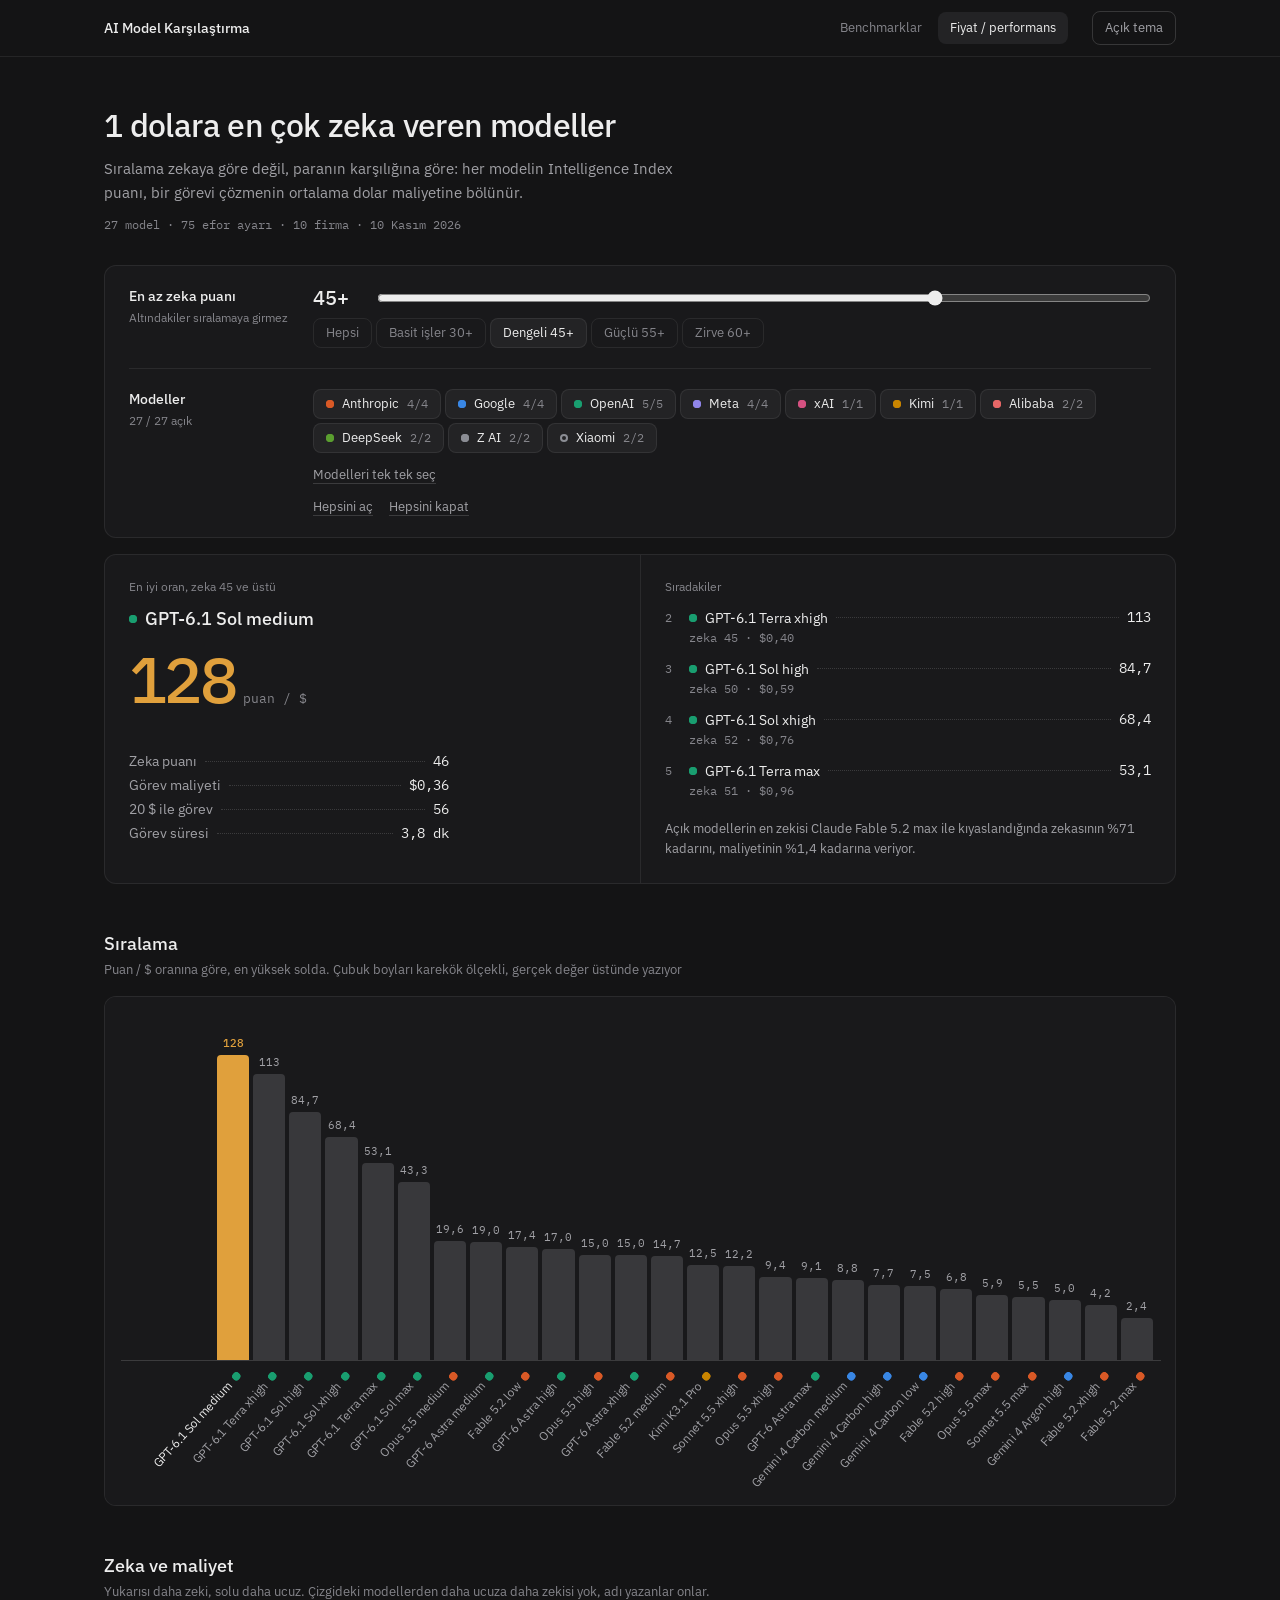
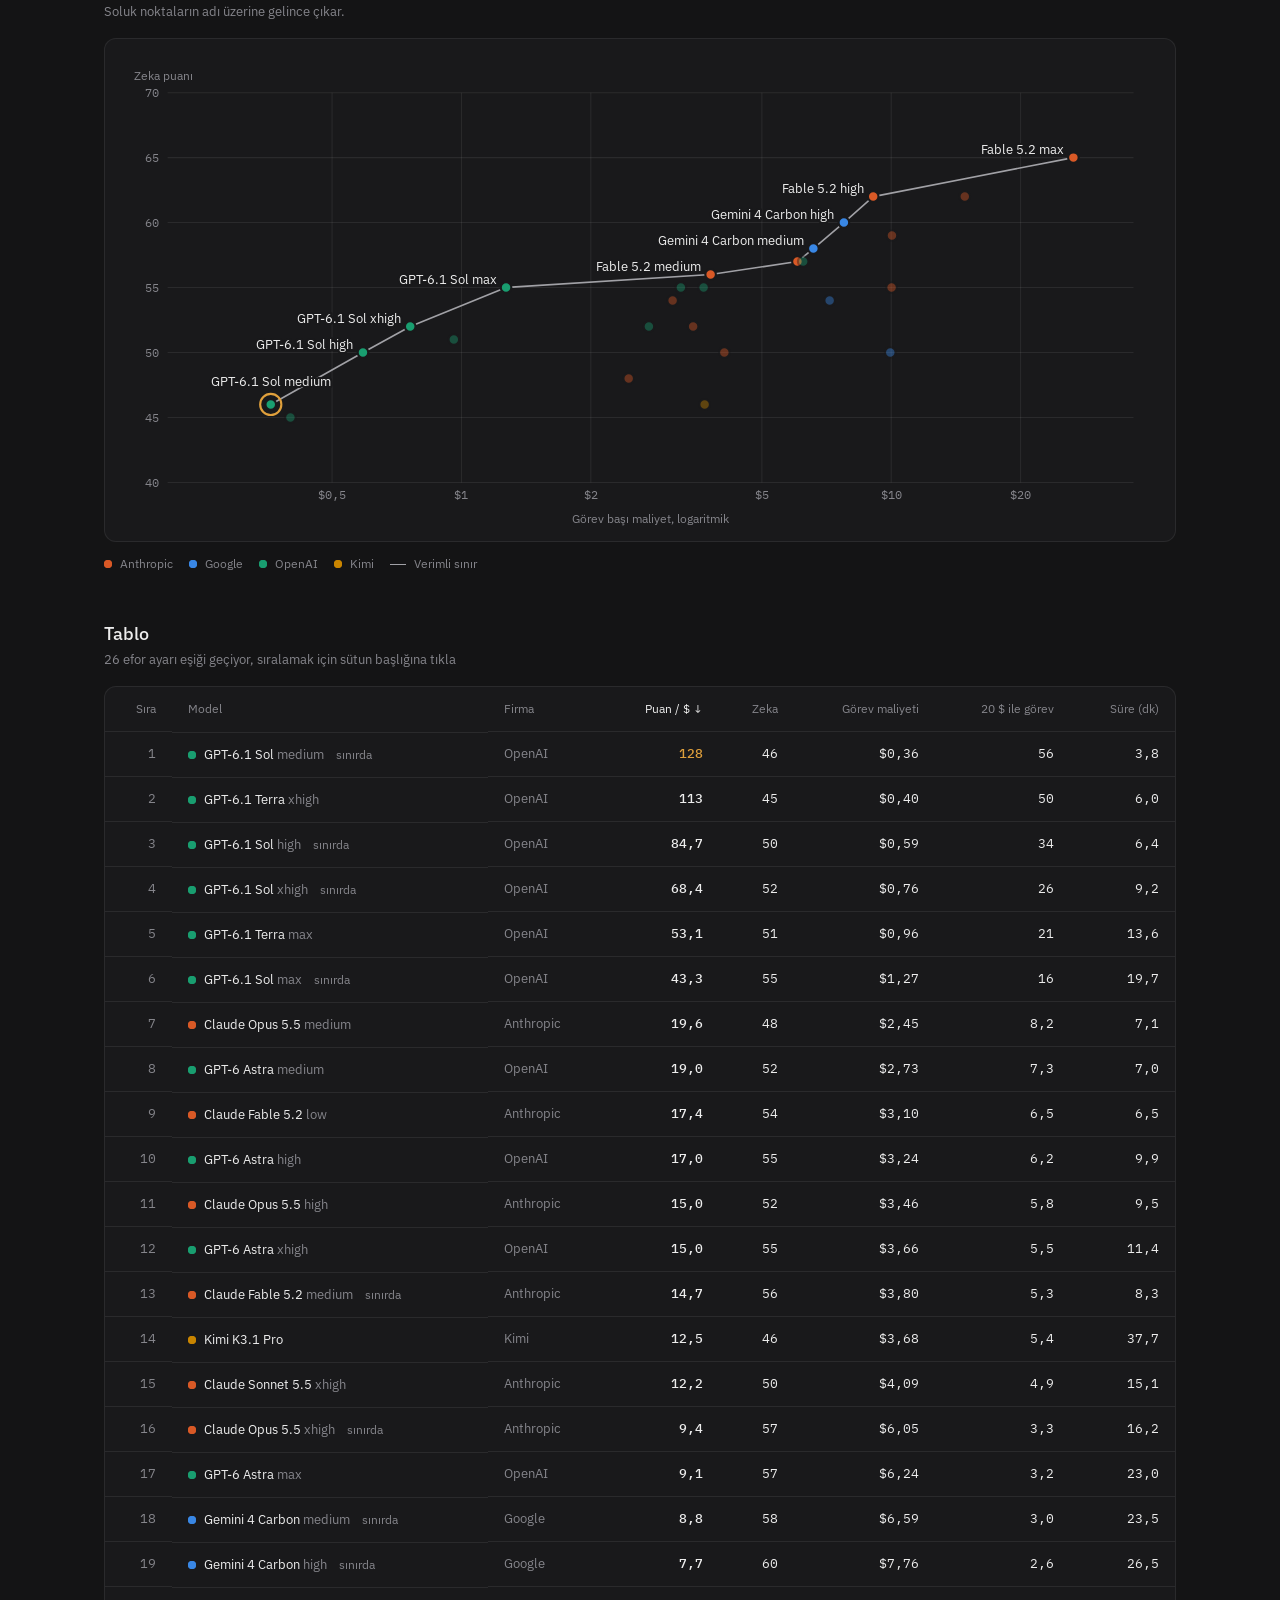
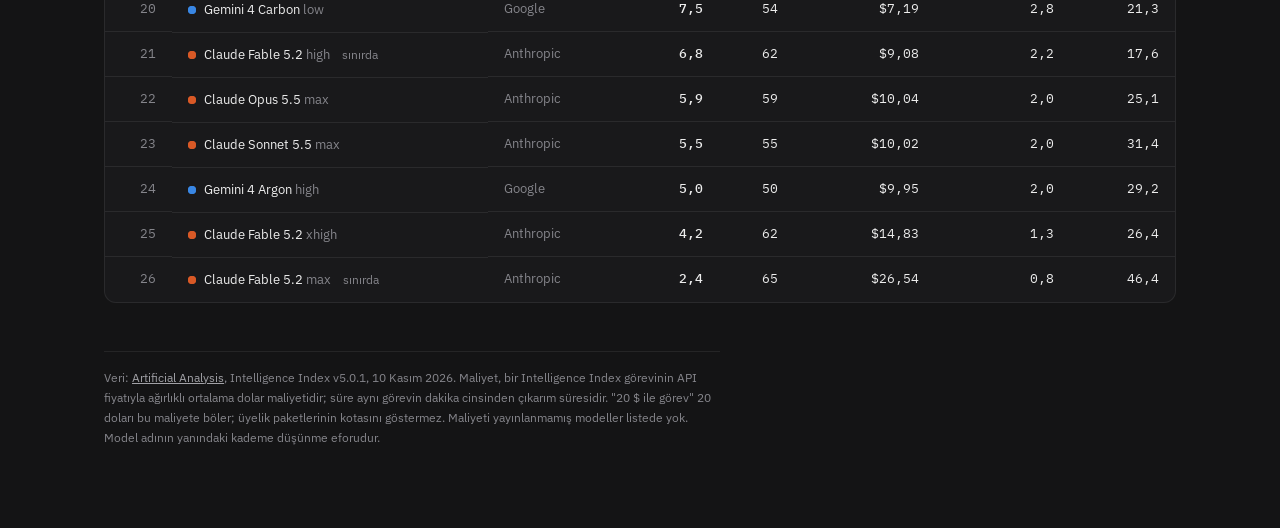
==== fp.html @ 6507071a "F/P sayfası: unslop tasarım geçişi Grafit zemin, IBM Plex Sans/Mono, tek vurgu rengi (kehribar) kaza" ====
<!DOCTYPE html>
<html lang="tr" data-theme="dark">
<head>
<meta charset="UTF-8">
<meta name="viewport" content="width=device-width, initial-scale=1.0">
<title>1 dolara en çok zeka veren modeller - AI Model Karşılaştırma</title>
<link rel="preconnect" href="https://fonts.googleapis.com">
<link href="https://fonts.googleapis.com/css2?family=IBM+Plex+Mono:wght@400;500&family=IBM+Plex+Sans:wght@400;500;600&display=swap" rel="stylesheet">
<style>
:root {
    --bg: #141415; --card: #19191b; --raise: #232325;
    --ink: #ededed; --ink2: #a1a1a6; --muted: #85858b;
    --hair: rgba(237,237,237,.08); --hair2: rgba(237,237,237,.16);
    --bar: #38383b; --bar-h: #4a4a4e; --acc: #e0a03c; --acc-ink: #e0a03c;
    --cA: #d95926; --cG: #3987e5; --cO: #199e70; --cM: #9085e9; --cX: #d55181;
    --cK: #c98500; --cQ: #e66767; --cD: #5a9e2f; --cZ: #8b8d94; --cI: #8b8d94;
    --sans: 'IBM Plex Sans', -apple-system, sans-serif; --mono: 'IBM Plex Mono', ui-monospace, monospace;
    --ease: cubic-bezier(.2, 0, 0, 1);
}
[data-theme="light"] {
    --bg: #fafafa; --card: #ffffff; --raise: #f4f4f5;
    --ink: #171717; --ink2: #525252; --muted: #737373;
    --hair: rgba(23,23,23,.08); --hair2: rgba(23,23,23,.16);
    --bar: #d6d6d8; --bar-h: #c2c2c5; --acc: #dd9624; --acc-ink: #8f5a00;
    --cA: #eb6834; --cG: #2a78d6; --cO: #1baf7a; --cM: #6250d6; --cX: #e87ba4;
    --cK: #eda100; --cQ: #e34948; --cD: #3d8a12; --cZ: #7b7d84; --cI: #7b7d84;
}
* { margin: 0; padding: 0; box-sizing: border-box; }
html { -webkit-text-size-adjust: 100%; }
body { font-family: var(--sans); background: var(--bg); color: var(--ink); font-size: 14px; line-height: 20px; overflow-x: hidden; -webkit-font-smoothing: antialiased; }
button { font: inherit; color: inherit; cursor: pointer; background: none; border: 0; }
:focus-visible { outline: 2px solid var(--acc); outline-offset: 2px; }
.mono { font-family: var(--mono); font-variant-numeric: tabular-nums; }

.top { border-bottom: 1px solid var(--hair); }
.top-in, .page { max-width: 1120px; margin: 0 auto; padding-left: 24px; padding-right: 24px; }
.top-in { height: 56px; display: flex; align-items: center; gap: 24px; }
.brand { font-weight: 500; margin-right: auto; white-space: nowrap; }
.nav { display: flex; gap: 4px; }
.nav a { color: var(--muted); text-decoration: none; font-size: 13px; padding: 6px 12px; border-radius: 8px; white-space: nowrap; transition: color .12s var(--ease); }
.nav a:hover { color: var(--ink); }
.nav a.on { color: var(--ink); background: var(--raise); }
.quiet { font-size: 13px; color: var(--ink2); padding: 6px 12px; border-radius: 8px; border: 1px solid var(--hair2); white-space: nowrap; transition: color .12s var(--ease), background-color .12s var(--ease); }
.quiet:hover { color: var(--ink); background: var(--raise); }

.page { padding-bottom: 80px; }
.hero { padding: 48px 0 32px; }
h1 { font-size: 32px; line-height: 40px; font-weight: 500; letter-spacing: -0.02em; text-wrap: balance; }
.lede { color: var(--ink2); margin-top: 12px; max-width: 64ch; font-size: 15px; line-height: 24px; }
.meta { margin-top: 12px; font-family: var(--mono); font-size: 12px; line-height: 16px; color: var(--muted); }

.card { border: 1px solid var(--hair); background: var(--card); border-radius: 12px; }

/* Ayarlar */
.ctl { padding: 0 24px; }
.row { display: grid; grid-template-columns: 160px minmax(0, 1fr); gap: 8px 24px; padding: 20px 0; align-items: start; }
.row + .row { border-top: 1px solid var(--hair); }
.lab { font-weight: 500; }
.lab small { display: block; font-weight: 400; color: var(--muted); font-size: 12px; line-height: 16px; margin-top: 4px; }
.slide { display: flex; align-items: center; gap: 16px; }
.slide output { font-family: var(--mono); font-size: 20px; line-height: 24px; font-weight: 500; min-width: 4ch; }
input[type=range] { flex: 1; min-width: 0; accent-color: var(--ink); height: 24px; }
.opts { display: flex; flex-wrap: wrap; gap: 4px; }
.presets { margin-top: 8px; }
.opt { font-size: 13px; line-height: 20px; padding: 4px 12px; border-radius: 8px; border: 1px solid transparent; color: var(--ink); display: inline-flex; align-items: center; gap: 8px; background: var(--raise); border-color: var(--hair); transition: color .12s var(--ease), background-color .12s var(--ease), border-color .12s var(--ease); }
.opt:hover { border-color: var(--hair2); }
.opt[aria-pressed=false] { background: transparent; color: var(--muted); }
.opt[aria-pressed=false] .sw { opacity: .3; }
.opt .c { font-family: var(--mono); font-size: 12px; color: var(--muted); }
.sw { width: 8px; height: 8px; border-radius: 50%; flex: none; background: var(--c); box-shadow: inset 0 0 0 2px var(--c); }
.sw.hollow { background: transparent; }
.acts { display: flex; gap: 16px; margin-top: 12px; align-items: center; flex-wrap: wrap; }
.link { font-size: 13px; color: var(--ink2); text-decoration: underline; text-decoration-color: var(--hair2); text-underline-offset: 4px; transition: color .12s var(--ease); }
.link:hover { color: var(--ink); }
details summary { list-style: none; cursor: pointer; }
details summary::-webkit-details-marker { display: none; }
.famgrid { margin-top: 16px; display: grid; gap: 12px; }
.famrow { display: grid; grid-template-columns: 88px minmax(0, 1fr); gap: 8px; align-items: start; }
.famrow > span { font-size: 12px; color: var(--muted); padding-top: 6px; }

/* Fiş */
.slip { margin-top: 16px; display: grid; grid-template-columns: minmax(0, 1fr) minmax(0, 1fr); }
.lead { padding: 24px; }
.cap { font-size: 12px; line-height: 16px; color: var(--muted); }
.lead .nm { display: flex; align-items: center; gap: 8px; font-size: 18px; line-height: 24px; font-weight: 500; margin-top: 12px; }
.lead .big { font-family: var(--mono); font-size: 64px; line-height: 64px; font-weight: 500; letter-spacing: -0.04em; margin-top: 16px; color: var(--acc-ink); }
.lead .big small { font-size: 13px; letter-spacing: 0; color: var(--muted); font-weight: 400; margin-left: 8px; }
.ln { display: flex; align-items: baseline; gap: 8px; min-width: 0; }
.ln > i { flex: 1; min-width: 12px; border-bottom: 1px dotted var(--hair2); transform: translateY(-4px); }
.ln .k { color: var(--ink2); white-space: nowrap; }
.ln .nm2 { display: inline-flex; align-items: center; gap: 8px; min-width: 0; }
.ln .nm2 span:last-child { overflow: hidden; text-overflow: ellipsis; white-space: nowrap; }
.ln .v { font-family: var(--mono); font-variant-numeric: tabular-nums; white-space: nowrap; }
.lead .facts { margin-top: 20px; display: grid; gap: 4px; max-width: 320px; }
.rest { padding: 24px; border-left: 1px solid var(--hair); display: flex; flex-direction: column; }
.rest ol { list-style: none; margin-top: 12px; display: grid; gap: 12px; }
.rest .rk { font-family: var(--mono); font-size: 12px; color: var(--muted); width: 16px; flex: none; }
.rest .sub { font-family: var(--mono); font-size: 12px; line-height: 16px; color: var(--muted); padding-left: 24px; margin-top: 2px; }
.rest .vs { margin-top: auto; padding-top: 20px; color: var(--ink2); font-size: 13px; }
.none { padding: 40px 24px; text-align: center; color: var(--muted); grid-column: 1 / -1; }

section { margin-top: 48px; }
h2 { font-size: 18px; line-height: 24px; font-weight: 500; }
.note { color: var(--muted); font-size: 13px; margin-top: 4px; max-width: 76ch; }
.box { margin-top: 16px; position: relative; overflow-x: auto; padding: 24px 16px 12px; }

/* Çubuk grafik */
.bars { display: flex; align-items: flex-end; gap: 4px; height: 340px; padding: 0 8px 0 96px; margin-bottom: 132px; border-bottom: 1px solid var(--hair2); }
.col { flex: 1 0 32px; max-width: 56px; height: 100%; display: flex; flex-direction: column; justify-content: flex-end; align-items: center; position: relative; }
.col .v { font-family: var(--mono); font-size: 11px; line-height: 16px; color: var(--ink2); margin-bottom: 4px; white-space: nowrap; }
.col .b { width: 100%; border-radius: 4px 4px 0 0; background: var(--bar); min-height: 2px; transition: background-color .12s var(--ease); }
.col:hover .b { background: var(--bar-h); }
.col.w .b, .col.w:hover .b { background: var(--acc); }
.col.w .v { color: var(--acc-ink); font-weight: 500; }
.col .l { position: absolute; top: calc(100% + 8px); right: 50%; transform: rotate(-48deg); transform-origin: top right; white-space: nowrap; font-size: 12px; line-height: 16px; color: var(--ink2); display: inline-flex; align-items: center; gap: 6px; }
.col:hover .l, .col.w .l { color: var(--ink); }

svg { display: block; width: 100%; min-width: 640px; height: auto; touch-action: pan-y; }
svg text { font-family: var(--mono); fill: var(--muted); font-size: 11px; }
svg .ax { font-family: var(--sans); }
svg .lbl { font-family: var(--sans); fill: var(--ink); font-size: 12px; paint-order: stroke; stroke: var(--card); stroke-width: 4px; stroke-linejoin: round; }
.keys { display: flex; flex-wrap: wrap; gap: 8px 16px; font-size: 12px; color: var(--muted); margin-top: 12px; align-items: center; }
.keys span { display: inline-flex; align-items: center; gap: 8px; }
.keys i { width: 16px; border-top: 1.5px solid var(--ink2); }
#tip { position: absolute; pointer-events: none; background: var(--raise); border: 1px solid var(--hair2); border-radius: 8px; padding: 12px; font-size: 12px; line-height: 20px; min-width: 216px; display: none; z-index: 5; }
[data-theme="light"] #tip { box-shadow: 0 4px 16px rgba(0,0,0,.08); }
#tip .tt { font-weight: 500; font-size: 13px; display: flex; align-items: center; gap: 8px; margin-bottom: 4px; }

.tw { margin-top: 16px; overflow-x: auto; }
table { width: 100%; border-collapse: collapse; font-size: 13px; min-width: 760px; }
th, td { padding: 12px 16px; text-align: right; white-space: nowrap; }
td { border-top: 1px solid var(--hair); }
th:nth-child(2), td:nth-child(2), th:nth-child(3), td:nth-child(3) { text-align: left; }
th { font-size: 12px; font-weight: 400; color: var(--muted); user-select: none; cursor: pointer; transition: color .12s var(--ease); }
th:hover, th[aria-sort] { color: var(--ink); }
tbody tr { transition: background-color .12s var(--ease); }
tbody tr:hover { background: var(--raise); }
td.n { font-family: var(--mono); font-variant-numeric: tabular-nums; }
td.k, td.fi, td .ef, td .pf { color: var(--muted); }
td.m { display: flex; align-items: center; gap: 8px; }
td .pf { font-size: 12px; margin-left: 4px; }
td.fp { font-weight: 500; }
tr.w td.fp { color: var(--acc-ink); }
footer { margin-top: 48px; padding-top: 16px; border-top: 1px solid var(--hair); color: var(--muted); font-size: 12px; line-height: 20px; max-width: 88ch; }
footer a { color: var(--ink2); }

@media (max-width: 720px) {
    .top-in, .page { padding-left: 16px; padding-right: 16px; }
    .brand { display: none; }
    .nav { margin-right: auto; }
    .hero { padding: 32px 0 24px; }
    h1 { font-size: 24px; line-height: 32px; }
    .ctl { padding: 0 16px; }
    .row, .slip, .famrow { grid-template-columns: minmax(0, 1fr); }
    .famrow > span { padding-top: 0; }
    .rest { border-left: 0; border-top: 1px solid var(--hair); }
    .lead, .rest { padding: 20px 16px; }
    .lead .big { font-size: 48px; line-height: 48px; }
    section { margin-top: 40px; }
    .bars { height: 280px; }
}
</style>
</head>
<body>
<div class="top"><div class="top-in">
    <div class="brand">AI Model Karşılaştırma</div>
    <nav class="nav"><a href="index.html">Benchmarklar</a><a href="fp.html" class="on">Fiyat / performans</a></nav>
    <button id="theme" class="quiet">Açık tema</button>
</div></div>

<div class="page">
    <div class="hero">
        <h1>1 dolara en çok zeka veren modeller</h1>
        <p class="lede">Sıralama zekaya göre değil, paranın karşılığına göre: her modelin Intelligence Index puanı, bir görevi çözmenin ortalama dolar maliyetine bölünür.</p>
        <p class="meta" id="meta"></p>
    </div>

    <div class="card ctl">
        <div class="row">
            <div class="lab">En az zeka puanı<small>Altındakiler sıralamaya girmez</small></div>
            <div>
                <div class="slide"><output id="minOut">45+</output><input type="range" id="min" min="0" max="62" step="1" value="45" aria-label="En az zeka puanı"></div>
                <div class="opts presets" id="presets"></div>
            </div>
        </div>
        <div class="row">
            <div class="lab">Modeller<small id="cnt"></small></div>
            <div>
                <div class="opts" id="firms"></div>
                <details id="det">
                    <summary class="acts"><span class="link">Modelleri tek tek seç</span></summary>
                    <div class="famgrid" id="fams"></div>
                </details>
                <div class="acts"><button class="link" data-all="1">Hepsini aç</button><button class="link" data-all="0">Hepsini kapat</button></div>
            </div>
        </div>
    </div>

    <div class="card slip" id="slip"></div>

    <section>
        <h2>Sıralama</h2>
        <p class="note" id="barNote"></p>
        <div class="card box"><div class="bars" id="bars"></div></div>
    </section>

    <section>
        <h2>Zeka ve maliyet</h2>
        <p class="note">Yukarısı daha zeki, solu daha ucuz. Çizgideki modellerden daha ucuza daha zekisi yok, adı yazanlar onlar. Soluk noktaların adı üzerine gelince çıkar.</p>
        <div class="card box">
            <svg id="chart" viewBox="0 0 980 440" role="img" aria-label="Zeka puanı ve görev başı maliyet dağılım grafiği"></svg>
            <div id="tip"></div>
        </div>
        <div class="keys" id="keys"></div>
    </section>

    <section>
        <h2>Tablo</h2>
        <p class="note" id="tcount"></p>
        <div class="card tw"><table>
            <thead><tr>
                <th data-k="rank">Sıra</th><th data-k="name">Model</th><th data-k="firm">Firma</th>
                <th data-k="fp">Puan / $</th><th data-k="iq">Zeka</th><th data-k="cost">Görev maliyeti</th><th data-k="per20">20 $ ile görev</th><th data-k="time">Süre (dk)</th>
            </tr></thead>
            <tbody id="rows"></tbody>
        </table></div>
    </section>

    <footer>
        Veri: <a href="https://artificialanalysis.ai/leaderboards/models" target="_blank" rel="noopener">Artificial Analysis</a>, Intelligence Index v5.0.1, 10 Kasım 2026. Maliyet, bir Intelligence Index görevinin API fiyatıyla ağırlıklı ortalama dolar maliyetidir; süre aynı görevin dakika cinsinden çıkarım süresidir. "20 $ ile görev" 20 doları bu maliyete böler; üyelik paketlerinin kotasını göstermez. Maliyeti yayınlanmamış modeller listede yok. Model adının yanındaki kademe düşünme eforudur.
    </footer>
</div>

<script>
const FIRMS = { A: "Anthropic", G: "Google", O: "OpenAI", M: "Meta", X: "xAI", K: "Kimi", Q: "Alibaba", D: "DeepSeek", Z: "Z AI", I: "Xiaomi" };
// [model, efor, firma, zeka, görev başı $, görev başı dk]
const RAW = [
["Claude Fable 5.2","max","A",65,26.54,46.4],["Claude Fable 5.2","xhigh","A",62,14.83,26.4],["Claude Fable 5.2","high","A",62,9.08,17.6],
["Claude Fable 5.2","medium","A",56,3.80,8.3],["Claude Fable 5.2","low","A",54,3.10,6.5],
["Claude Opus 5.5","max","A",59,10.04,25.1],["Claude Opus 5.5","xhigh","A",57,6.05,16.2],["Claude Opus 5.5","high","A",52,3.46,9.5],
["Claude Opus 5.5","medium","A",48,2.45,7.1],["Claude Opus 5.5","low","A",35,0.98,3.0],
["Claude Sonnet 5.5","max","A",55,10.02,31.4],["Claude Sonnet 5.5","xhigh","A",50,4.09,15.1],["Claude Sonnet 5.5","high","A",42,1.64,7.0],
["Claude Sonnet 5.5","medium","A",31,0.78,3.6],["Claude Sonnet 5.5","low","A",26,0.51,2.6],
["Claude Haiku 5.5","max","A",36,0.41,14.8],["Claude Haiku 5.5","xhigh","A",35,0.25,9.6],["Claude Haiku 5.5","high","A",30,0.16,6.5],
["Claude Haiku 5.5","medium","A",25,0.09,4.0],["Claude Haiku 5.5","low","A",19,0.04,2.2],
["Gemini 4 Carbon","high","G",60,7.76,26.5],["Gemini 4 Carbon","medium","G",58,6.59,23.5],["Gemini 4 Carbon","low","G",54,7.19,21.3],
["Gemini 4 Argon","high","G",50,9.95,29.2],["Gemini 3.8 Flash","high","G",31,7.77,14.6],["Gemini 3.8 Flash","medium","G",30,6.26,12.1],
["Gemini 3.5 Flash-Lite","","G",12,0.69,1.6],
["GPT-6 Astra","max","O",57,6.24,23.0],["GPT-6 Astra","xhigh","O",55,3.66,11.4],["GPT-6 Astra","high","O",55,3.24,9.9],
["GPT-6 Astra","medium","O",52,2.73,7.0],["GPT-6 Astra","low","O",43,1.42,3.8],
["GPT-6.1 Sol","max","O",55,1.27,19.7],["GPT-6.1 Sol","xhigh","O",52,0.76,9.2],["GPT-6.1 Sol","high","O",50,0.59,6.4],
["GPT-6.1 Sol","medium","O",46,0.36,3.8],["GPT-6.1 Sol","low","O",35,0.16,1.7],
["GPT-6.1 Terra","max","O",51,0.96,13.6],["GPT-6.1 Terra","xhigh","O",45,0.40,6.0],["GPT-6.1 Terra","high","O",42,0.26,4.0],
["GPT-6.1 Terra","medium","O",38,0.17,2.6],["GPT-6.1 Terra","low","O",29,0.07,1.1],["GPT-6.1 Terra","düşünmesiz","O",31,0.23,2.3],
["GPT-6 Luna","max","O",28,0.15,12.0],["GPT-6 Luna","xhigh","O",23,0.10,7.1],["GPT-6 Luna","high","O",21,0.07,5.7],
["GPT-6 Luna","medium","O",18,0.04,3.3],["GPT-6 Luna","low","O",10,0.01,0.6],["GPT-6 Luna","düşünmesiz","O",9,0.07,2.2],
["gpt-oss-120b","high","O",4,0.35,7.8],
["Muse Wonder","max","M",44,6.95,12.7],["Muse Wonder","high","M",41,4.56,9.3],["Muse Ember","max","M",36,0.14,3.2],
["Muse Ember","xhigh","M",34,0.12,2.8],["Muse Spark Open","xhigh","M",25,2.02,5.4],["Muse Glimmer","high","M",6,0.17,4.8],
["Grok 4.7","xhigh","X",35,7.77,25.9],["Grok 4.7","high","X",35,6.18,21.7],["Grok 4.7","low","X",31,2.92,10.7],
["Kimi K3.1 Pro","","K",46,3.68,37.7],
["Qwen3.8 Max","","Q",34,10.02,58.3],["Qwen3.8 27B","xhigh","Q",20,3.53,39.9],["Qwen3.8 27B","medium","Q",17,2.16,32.7],
["Qwen3.8 27B","low","Q",16,1.91,27.5],["Qwen3.8 27B","düşünmesiz","Q",10,3.77,19.2],
["DeepSeek V4.1 Flash","max","D",33,0.60,16.6],["DeepSeek V4.1 Flash","high","D",29,0.46,12.8],["DeepSeek V4.1 Flash","düşünmesiz","D",19,0.43,8.5],
["DeepSeek V4 Pro","max","D",23,1.77,24.6],["DeepSeek V4 Pro","düşünmesiz","D",13,0.98,18.2],
["GLM-5.3","max","Z",32,5.01,29.6],["GLM-5.3","low","Z",23,1.57,15.4],["GLM-5.3-Flash","","Z",28,0.58,45.6],
["MiMo-V2.6-Pro","","I",30,0.26,36.9],["MiMo-V2.6-Flash","","I",27,0.13,64.2]
];
const M = RAW.map(([name, eff, firm, iq, cost, time], i) => ({ i, name, eff, firm, iq, cost, time, fp: iq / cost }));
const FAMS = {}; // firma -> model aileleri
for (const m of M) { (FAMS[m.firm] ||= []); if (!FAMS[m.firm].includes(m.name)) FAMS[m.firm].push(m.name); }
const ALL_FAMS = Object.values(FAMS).flat();

const state = { min: 45, off: new Set(), sort: "fp", dir: -1 };
try { JSON.parse(localStorage.getItem("fp-off") || "[]").forEach((n) => ALL_FAMS.includes(n) && state.off.add(n)); } catch (e) {}
const save = () => { try { localStorage.setItem("fp-off", JSON.stringify([...state.off])); } catch (e) {} };

const $ = (id) => document.getElementById(id);
const nf = (v, d = 0) => v.toLocaleString("tr-TR", { minimumFractionDigits: d, maximumFractionDigits: d });
const fpFmt = (v) => (v >= 100 ? nf(v) : nf(v, 1));
const usd = (v) => "$" + nf(v, 2);
const sw = (f) => `<span class="sw${f === "I" ? " hollow" : ""}" style="--c:var(--c${f})"></span>`;
const fam = (n) => n.replace("Claude ", "").replace("DeepSeek ", "DS ");
const short = (m) => fam(m.name) + (m.eff ? " " + m.eff : "");
const full = (m) => m.name + (m.eff ? " " + m.eff : "");
const line = (k, v) => `<div class="ln"><span class="k">${k}</span><i></i><span class="v">${v}</span></div>`;

function frontier(list) {
    const s = [...list].sort((a, b) => a.cost - b.cost || b.iq - a.iq), out = []; let best = -1;
    for (const m of s) if (m.iq > best) { out.push(m); best = m.iq; }
    return out;
}

const W = 980, H = 440, L = 44, R = 24, T = 28, B = 44;
let sx = () => 0, sy = () => 0;

function drawScatter(ok, win) {
    const svg = $("chart");
    svg._pts = ok;
    if (!ok.length) { svg.innerHTML = `<text class="ax" x="${W / 2}" y="${H / 2}" text-anchor="middle">Gösterilecek model yok</text>`; return new Set(); }
    const iqs = ok.map((m) => m.iq), cs = ok.map((m) => m.cost);
    const span = Math.max(...iqs) - Math.min(...iqs), step = span <= 12 ? 2 : span <= 30 ? 5 : 10;
    const y0 = Math.max(0, Math.floor((Math.min(...iqs) - step * 0.6) / step) * step), y1 = Math.ceil((Math.max(...iqs) + step * 0.6) / step) * step;
    const lx0 = Math.log10(Math.min(...cs)) - 0.24, lx1 = Math.log10(Math.max(...cs)) + 0.14;
    sx = (c) => L + ((Math.log10(c) - lx0) / (lx1 - lx0)) * (W - L - R);
    sy = (v) => H - B - ((v - y0) / (y1 - y0)) * (H - T - B);
    let s = "";
    for (let v = y0; v <= y1; v += step) s += `<line x1="${L}" x2="${W - R}" y1="${sy(v)}" y2="${sy(v)}" stroke="var(--hair)"/><text x="${L - 8}" y="${sy(v) + 4}" text-anchor="end">${v}</text>`;
    for (const c of [0.01, 0.02, 0.05, 0.1, 0.2, 0.5, 1, 2, 5, 10, 20, 50]) {
        if (Math.log10(c) < lx0 || Math.log10(c) > lx1) continue;
        s += `<line x1="${sx(c)}" x2="${sx(c)}" y1="${T}" y2="${H - B}" stroke="var(--hair)"/><text x="${sx(c)}" y="${H - B + 16}" text-anchor="middle">$${String(c).replace(".", ",")}</text>`;
    }
    s += `<text class="ax" x="${(L + W - R) / 2}" y="${H - 6}" text-anchor="middle">Görev başı maliyet, logaritmik</text><text class="ax" x="${L - 32}" y="${T - 12}">Zeka puanı</text>`;
    const fr = frontier(ok), frS = new Set(fr);
    if (fr.length > 1) s += `<polyline fill="none" stroke="var(--ink2)" stroke-width="1.5" stroke-linejoin="round" points="${fr.map((m) => sx(m.cost) + "," + sy(m.iq)).join(" ")}"/>`;
    for (const m of ok) {
        const hollow = m.firm === "I";
        s += `<circle cx="${sx(m.cost)}" cy="${sy(m.iq)}" r="${hollow ? 4.5 : 5}" fill="${hollow ? "var(--card)" : `var(--c${m.firm})`}" stroke="${hollow ? "var(--cI)" : "var(--card)"}" stroke-width="2" opacity="${frS.has(m) || m === win ? 1 : 0.4}"/>`;
    }
    if (win) s += `<circle cx="${sx(win.cost)}" cy="${sy(win.iq)}" r="10" fill="none" stroke="var(--acc)" stroke-width="2"/>`;
    s += `<circle id="hl" r="9" fill="none" stroke="var(--ink)" stroke-width="1.5" visibility="hidden"/>`;
    // Yalnız çizgideki modeller ve kazanan adlandırılır
    const boxes = ok.map((m) => [sx(m.cost) - 7, sy(m.iq) - 7, sx(m.cost) + 7, sy(m.iq) + 7]);
    const hit = (b) => boxes.some((o) => b[0] < o[2] && b[2] > o[0] && b[1] < o[3] && b[3] > o[1]);
    for (const m of ok.filter((m) => m === win || frS.has(m)).sort((a, b) => (b === win) - (a === win) || b.iq - a.iq)) {
        const t = short(m), w = t.length * 6.6 + 4, px = sx(m.cost), py = sy(m.iq), g = m === win ? 14 : 9;
        const opts = [["end", px - g, py - 3, px - g - w, px - g], ["middle", px, py - g - 3, px - w / 2, px + w / 2], ["end", px - g, py + 4, px - g - w, px - g], ["start", px + g, py + 12, px + g, px + g + w]];
        for (const [anchor, tx, ty, bx0, bx1] of opts) {
            const b = [bx0, ty - 11, bx1, ty + 3];
            if (b[0] < L || b[2] > W - 4 || b[1] < 4 || b[3] > H - B || hit(b)) continue;
            boxes.push(b);
            s += `<text class="lbl" x="${tx}" y="${ty}" text-anchor="${anchor}">${t}</text>`;
            break;
        }
    }
    svg.innerHTML = s;
    return new Set(fr.map((m) => m.i));
}

function render() {
    const act = M.filter((m) => !state.off.has(m.name));
    const ok = act.filter((m) => m.iq >= state.min);
    const ranked = [...ok].sort((a, b) => b.fp - a.fp);
    const win = ranked[0], top1 = act.reduce((a, b) => (!a || b.iq > a.iq ? b : a), null);

    $("firms").innerHTML = Object.entries(FIRMS).map(([f, n]) => {
        const on = FAMS[f].filter((a) => !state.off.has(a)).length;
        return `<button class="opt" data-firm="${f}" aria-pressed="${on > 0}">${sw(f)}${n}<span class="c">${on}/${FAMS[f].length}</span></button>`;
    }).join("");
    $("fams").innerHTML = Object.entries(FIRMS).map(([f, n]) => `<div class="famrow"><span>${n}</span><div class="opts">${FAMS[f].map((a) => `<button class="opt" data-fam="${a}" aria-pressed="${!state.off.has(a)}">${sw(f)}${fam(a)}</button>`).join("")}</div></div>`).join("");
    $("cnt").textContent = `${ALL_FAMS.length - state.off.size} / ${ALL_FAMS.length} açık`;
    $("meta").textContent = `${ALL_FAMS.length} model · ${M.length} efor ayarı · ${Object.keys(FIRMS).length} firma · 10 Kasım 2026`;

    // Fiş: kazanan ve sıradakiler
    $("slip").innerHTML = !win ? `<div class="none">${act.length ? "Bu eşiği geçen model yok, eşiği düşür ya da daha fazla model aç" : "Hiç model açık değil"}</div>` : `
        <div class="lead">
            <div class="cap">En iyi oran${state.min ? `, zeka ${state.min} ve üstü` : ""}</div>
            <div class="nm">${sw(win.firm)}${full(win)}</div>
            <div class="big">${fpFmt(win.fp)}<small>puan / $</small></div>
            <div class="facts">${line("Zeka puanı", win.iq)}${line("Görev maliyeti", usd(win.cost))}${line("20 $ ile görev", nf(20 / win.cost, 20 / win.cost >= 10 ? 0 : 1))}${line("Görev süresi", nf(win.time, 1) + " dk")}</div>
        </div>
        <div class="rest">
            <div class="cap">Sıradakiler</div>
            <ol>${ranked.slice(1, 5).map((m, k) => `<li><div class="ln"><span class="rk">${k + 2}</span><span class="nm2">${sw(m.firm)}<span>${full(m)}</span></span><i></i><span class="v">${fpFmt(m.fp)}</span></div><div class="sub">zeka ${m.iq} · ${usd(m.cost)}</div></li>`).join("") || `<li class="cap">Eşiği geçen başka model yok</li>`}</ol>
            <div class="vs">${win !== top1 ? `Açık modellerin en zekisi ${full(top1)} ile kıyaslandığında zekasının %${nf((win.iq / top1.iq) * 100)} kadarını, maliyetinin %${nf((win.cost / top1.cost) * 100, 1)} kadarına veriyor.` : "Açık modellerin en zekisi de bu."}</div>
        </div>`;

    // Çubuk grafik: en iyi oran solda, tek vurgu kazananda
    const top = ranked.slice(0, 40), mx = win ? win.fp : 1;
    $("bars").innerHTML = top.map((m, k) => `<div class="col${k ? "" : " w"}" data-i="${m.i}" title="${full(m)} · ${FIRMS[m.firm]} · zeka ${m.iq} · görev ${usd(m.cost)}">
        <span class="v">${fpFmt(m.fp)}</span><div class="b" style="height:${Math.max(Math.sqrt(m.fp / mx) * 90, 1)}%"></div><span class="l">${short(m)}${sw(m.firm)}</span></div>`).join("");
    $("bars").style.minWidth = top.length * 36 + 104 + "px";
    $("barNote").textContent = ranked.length ? `Puan / $ oranına göre, en yüksek solda. Çubuk boyları karekök ölçekli, gerçek değer üstünde yazıyor${ranked.length > 40 ? ". İlk 40 ayar gösteriliyor, tamamı tabloda" : ""}` : "";

    const frSet = drawScatter(ok, win);
    const firmsOn = Object.keys(FIRMS).filter((f) => ok.some((m) => m.firm === f));
    $("keys").innerHTML = firmsOn.map((f) => `<span>${sw(f)}${FIRMS[f]}</span>`).join("") + (ok.length > 1 ? `<span><i></i>Verimli sınır</span>` : "");

    const rankOf = new Map(ranked.map((m, k) => [m.i, k + 1])), key = state.sort;
    const val = (m) => (key === "rank" ? rankOf.get(m.i) : key === "name" ? m.name + m.eff : key === "firm" ? FIRMS[m.firm] : key === "per20" ? 20 / m.cost : m[key]);
    const rows = [...ok].sort((a, b) => (val(a) > val(b) ? 1 : val(a) < val(b) ? -1 : b.fp - a.fp) * state.dir);
    $("rows").innerHTML = rows.map((m) => `<tr data-i="${m.i}"${m === win ? ' class="w"' : ""}>
        <td class="k n">${rankOf.get(m.i)}</td>
        <td class="m">${sw(m.firm)}<span>${m.name}${m.eff ? ` <span class="ef">${m.eff}</span>` : ""}</span>${frSet.has(m.i) ? '<span class="pf" title="Daha ucuza daha zekisi yok">sınırda</span>' : ""}</td>
        <td class="fi">${FIRMS[m.firm]}</td><td class="fp n">${fpFmt(m.fp)}</td><td class="n">${m.iq}</td>
        <td class="n">${usd(m.cost)}</td><td class="n">${20 / m.cost >= 10 ? nf(20 / m.cost) : nf(20 / m.cost, 1)}</td><td class="n">${nf(m.time, 1)}</td></tr>`).join("")
        || `<tr><td colspan="8" style="text-align:center;color:var(--muted);padding:32px">Gösterilecek model yok</td></tr>`;
    $("tcount").textContent = `${ok.length} efor ayarı eşiği geçiyor, sıralamak için sütun başlığına tıkla`;
    document.querySelectorAll("th").forEach((th) => {
        const on = th.dataset.k === key;
        on ? th.setAttribute("aria-sort", state.dir > 0 ? "ascending" : "descending") : th.removeAttribute("aria-sort");
        th.textContent = th.textContent.replace(/ [↑↓]$/, "") + (on ? (state.dir > 0 ? " ↑" : " ↓") : "");
    });

    $("minOut").textContent = state.min === 0 ? "Hepsi" : state.min + "+";
    document.querySelectorAll("#presets .opt").forEach((c) => c.setAttribute("aria-pressed", +c.dataset.v === state.min));
}

document.querySelector(".ctl").addEventListener("click", (e) => {
    const b = e.target.closest("button"); if (!b) return;
    if (b.dataset.all) state.off = new Set(b.dataset.all === "1" ? [] : ALL_FAMS);
    else if (b.dataset.fam) state.off.has(b.dataset.fam) ? state.off.delete(b.dataset.fam) : state.off.add(b.dataset.fam);
    else if (b.dataset.firm) { const fs = FAMS[b.dataset.firm], anyOn = fs.some((a) => !state.off.has(a)); fs.forEach((a) => (anyOn ? state.off.add(a) : state.off.delete(a))); }
    else if (b.dataset.v !== undefined) { state.min = +b.dataset.v; $("min").value = state.min; }
    else return;
    save(); render();
});
$("presets").innerHTML = [[0, "Hepsi"], [30, "Basit işler 30+"], [45, "Dengeli 45+"], [55, "Güçlü 55+"], [60, "Zirve 60+"]].map(([v, t]) => `<button class="opt" data-v="${v}">${t}</button>`).join("");
$("min").addEventListener("input", (e) => { state.min = +e.target.value; render(); });
document.querySelector("thead").addEventListener("click", (e) => {
    const k = e.target.dataset.k; if (!k) return;
    if (state.sort === k) state.dir *= -1; else { state.sort = k; state.dir = ["fp", "iq", "per20"].includes(k) ? -1 : 1; }
    render();
});

const svg = $("chart"), tip = $("tip");
function mark(m) { const h = $("hl"); if (!h) return; if (!m || !svg._pts.includes(m)) { h.setAttribute("visibility", "hidden"); return; } h.setAttribute("cx", sx(m.cost)); h.setAttribute("cy", sy(m.iq)); h.setAttribute("visibility", "visible"); }
function probe(e) {
    const r = svg.getBoundingClientRect(), k = W / r.width, px = (e.clientX - r.left) * k, py = (e.clientY - r.top) * k;
    let best = null, bd = 28 * 28;
    for (const m of svg._pts || []) { const d = (sx(m.cost) - px) ** 2 + (sy(m.iq) - py) ** 2; if (d < bd) { bd = d; best = m; } }
    mark(best);
    if (!best) { tip.style.display = "none"; return; }
    tip.innerHTML = `<div class="tt">${sw(best.firm)}${full(best)}</div>${line("Firma", FIRMS[best.firm])}${line("Puan / $", fpFmt(best.fp))}${line("Zeka", best.iq)}${line("Görev maliyeti", usd(best.cost))}${line("Süre", nf(best.time, 1) + " dk")}`;
    tip.style.display = "block";
    const cx = sx(best.cost) / k + svg.offsetLeft, cy = sy(best.iq) / k + svg.offsetTop, tw = tip.offsetWidth, th = tip.offsetHeight;
    tip.style.left = (cx + 16 + tw > svg.offsetLeft + r.width ? Math.max(cx - tw - 16, 0) : cx + 16) + "px";
    tip.style.top = Math.max(cy - th - 12, 4) + "px";
}
svg.addEventListener("pointermove", probe);
svg.addEventListener("pointerdown", probe);
svg.addEventListener("pointerleave", () => { tip.style.display = "none"; mark(null); });
for (const id of ["rows", "bars"]) {
    $(id).addEventListener("pointerover", (e) => { const el = e.target.closest("[data-i]"); mark(el ? M[+el.dataset.i] : null); });
    $(id).addEventListener("pointerleave", () => mark(null));
}

let theme = "dark";
try { theme = localStorage.getItem("theme") || "dark"; } catch (e) {}
const applyTheme = () => { document.documentElement.setAttribute("data-theme", theme); $("theme").textContent = theme === "dark" ? "Açık tema" : "Koyu tema"; };
$("theme").addEventListener("click", () => { theme = theme === "dark" ? "light" : "dark"; try { localStorage.setItem("theme", theme); } catch (e) {} applyTheme(); });
applyTheme();
render();
</script>
</body>
</html>
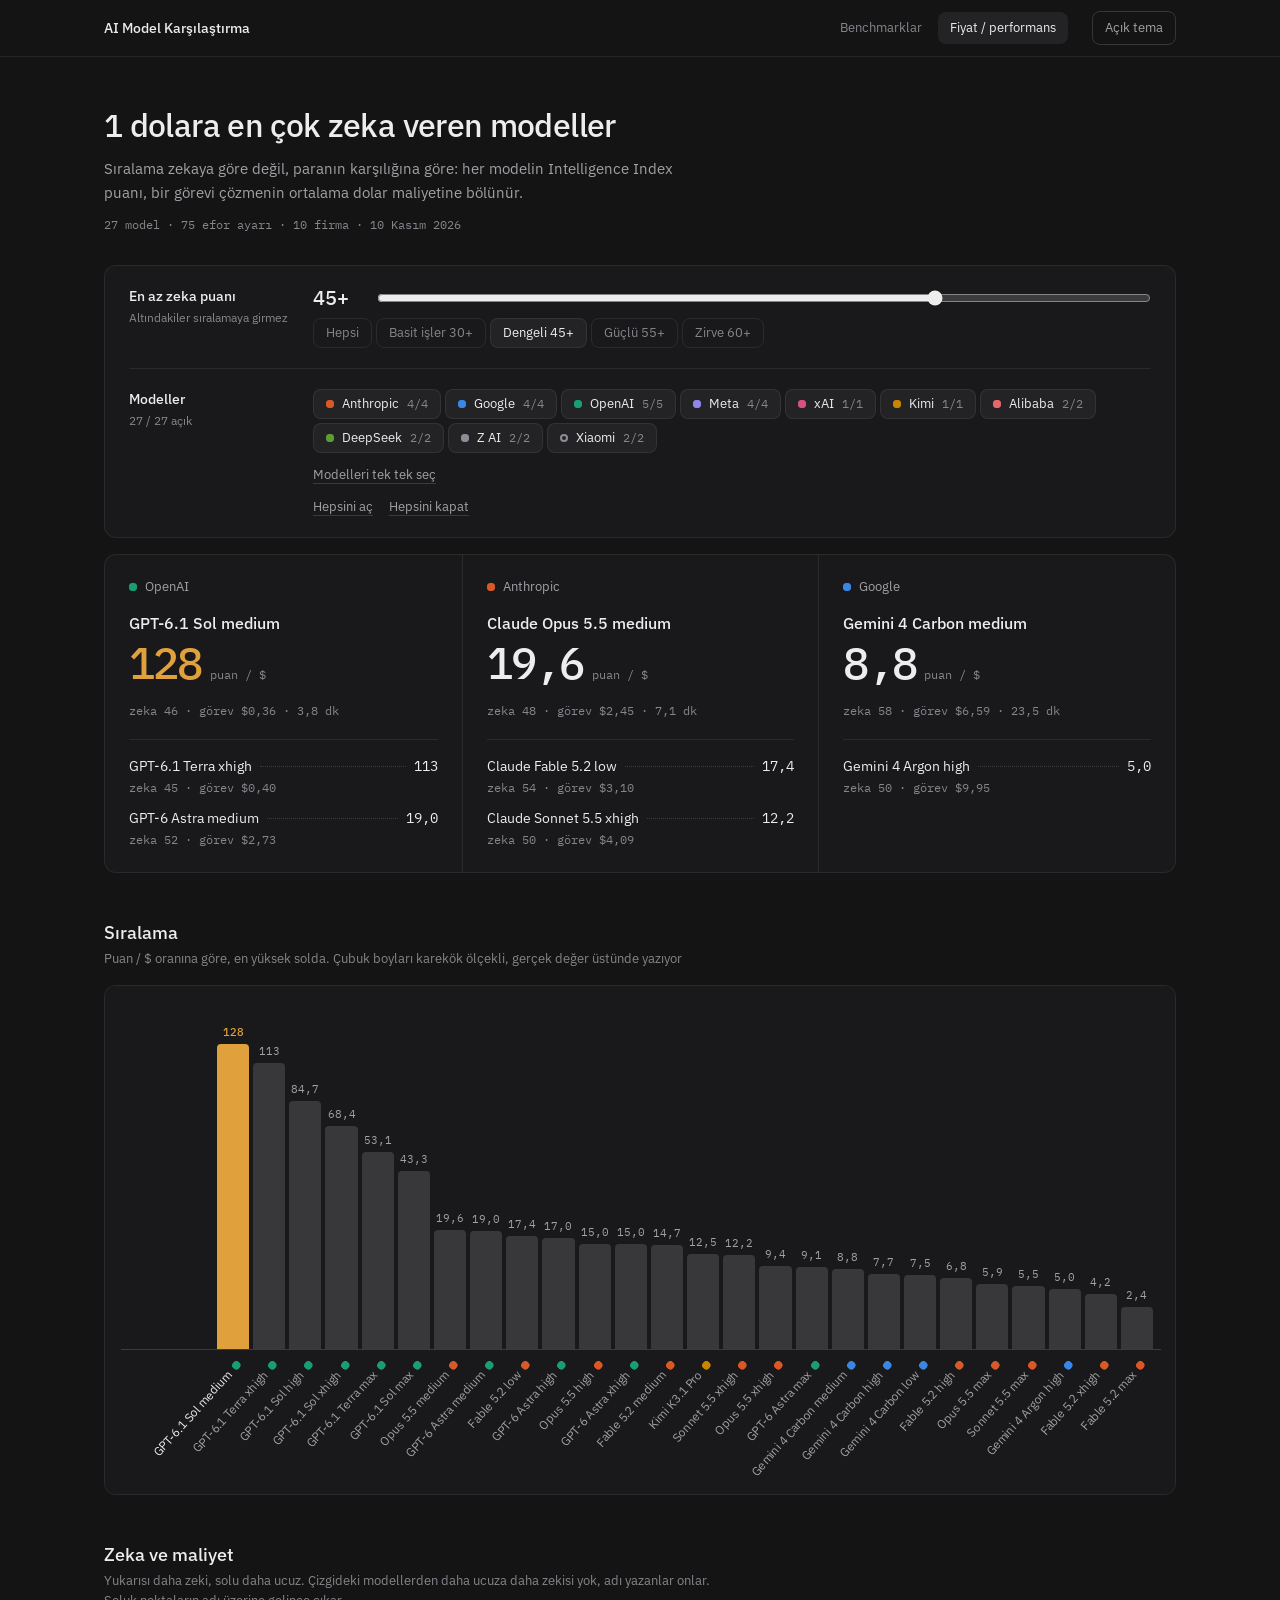
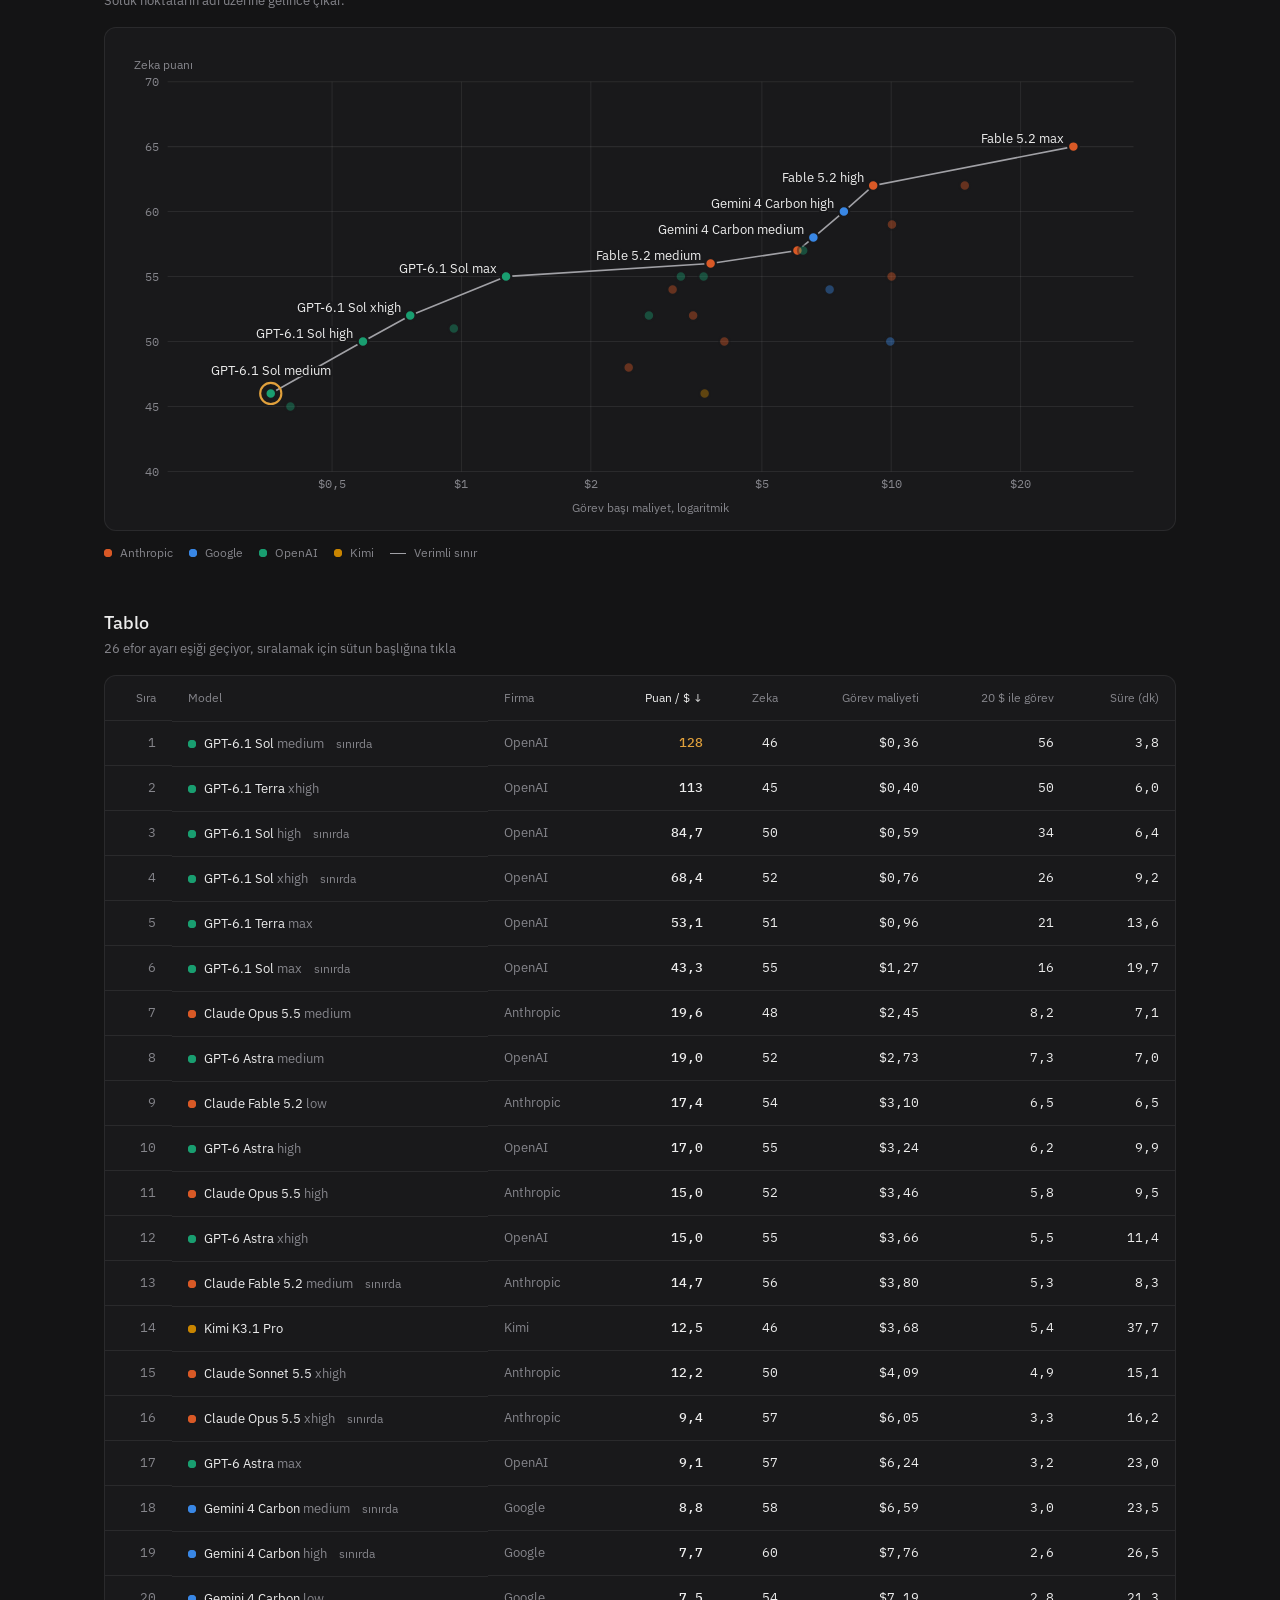
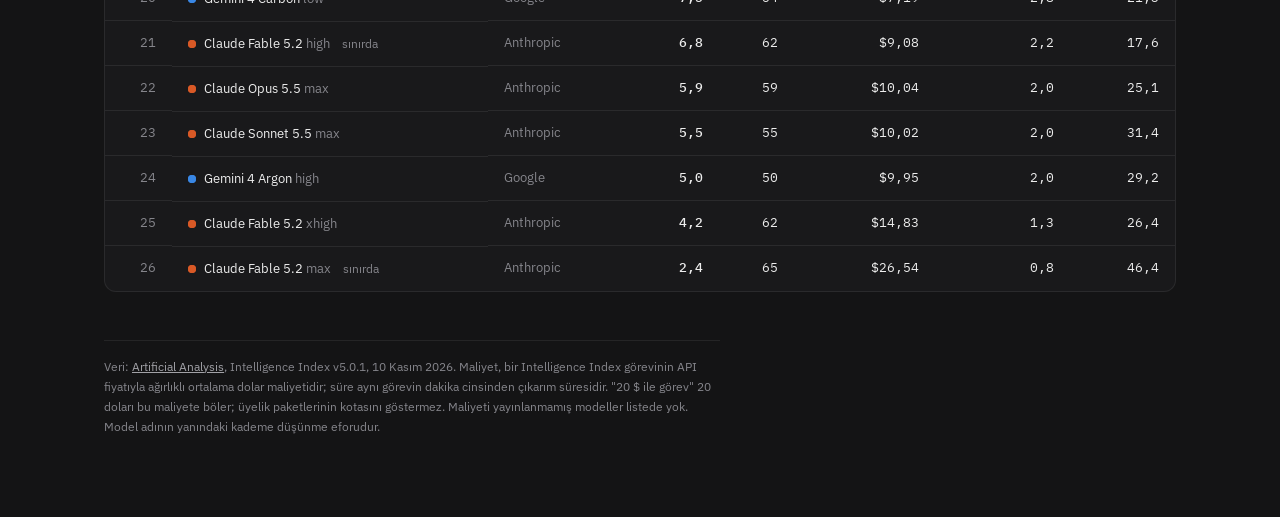
==== commit 0ec614df: "F/P sayfası: üstte OpenAI, Anthropic ve Google'ın en iyi oranlı modelleri Co-Authored-By: Claude <no" ====
--- a/fp.html
+++ b/fp.html
@@ -78,25 +78,25 @@
 .famrow { display: grid; grid-template-columns: 88px minmax(0, 1fr); gap: 8px; align-items: start; }
 .famrow > span { font-size: 12px; color: var(--muted); padding-top: 6px; }
 
-/* Fiş */
-.slip { margin-top: 16px; display: grid; grid-template-columns: minmax(0, 1fr) minmax(0, 1fr); }
-.lead { padding: 24px; }
+/* Sağlayıcı özeti */
+.slip { margin-top: 16px; display: grid; grid-template-columns: repeat(3, minmax(0, 1fr)); }
+.prov { padding: 24px; min-width: 0; }
+.prov + .prov { border-left: 1px solid var(--hair); }
 .cap { font-size: 12px; line-height: 16px; color: var(--muted); }
-.lead .nm { display: flex; align-items: center; gap: 8px; font-size: 18px; line-height: 24px; font-weight: 500; margin-top: 12px; }
-.lead .big { font-family: var(--mono); font-size: 64px; line-height: 64px; font-weight: 500; letter-spacing: -0.04em; margin-top: 16px; color: var(--acc-ink); }
-.lead .big small { font-size: 13px; letter-spacing: 0; color: var(--muted); font-weight: 400; margin-left: 8px; }
+.cap.ph { display: flex; align-items: center; gap: 8px; font-size: 13px; color: var(--ink2); }
+.prov .nm { font-size: 16px; line-height: 24px; font-weight: 500; margin-top: 16px; white-space: nowrap; overflow: hidden; text-overflow: ellipsis; }
+.prov .big { font-family: var(--mono); font-size: 44px; line-height: 48px; font-weight: 500; letter-spacing: -0.04em; margin-top: 4px; }
+.prov .big.w { color: var(--acc-ink); }
+.prov .big small { font-size: 12px; letter-spacing: 0; color: var(--muted); font-weight: 400; margin-left: 8px; }
+.prov .sub { font-family: var(--mono); font-size: 12px; line-height: 16px; color: var(--muted); margin-top: 4px; }
+.prov ol { list-style: none; margin-top: 20px; padding-top: 16px; border-top: 1px solid var(--hair); display: grid; gap: 12px; }
+.prov .empty { color: var(--muted); margin-top: 16px; }
 .ln { display: flex; align-items: baseline; gap: 8px; min-width: 0; }
 .ln > i { flex: 1; min-width: 12px; border-bottom: 1px dotted var(--hair2); transform: translateY(-4px); }
 .ln .k { color: var(--ink2); white-space: nowrap; }
 .ln .nm2 { display: inline-flex; align-items: center; gap: 8px; min-width: 0; }
 .ln .nm2 span:last-child { overflow: hidden; text-overflow: ellipsis; white-space: nowrap; }
 .ln .v { font-family: var(--mono); font-variant-numeric: tabular-nums; white-space: nowrap; }
-.lead .facts { margin-top: 20px; display: grid; gap: 4px; max-width: 320px; }
-.rest { padding: 24px; border-left: 1px solid var(--hair); display: flex; flex-direction: column; }
-.rest ol { list-style: none; margin-top: 12px; display: grid; gap: 12px; }
-.rest .rk { font-family: var(--mono); font-size: 12px; color: var(--muted); width: 16px; flex: none; }
-.rest .sub { font-family: var(--mono); font-size: 12px; line-height: 16px; color: var(--muted); padding-left: 24px; margin-top: 2px; }
-.rest .vs { margin-top: auto; padding-top: 20px; color: var(--ink2); font-size: 13px; }
 .none { padding: 40px 24px; text-align: center; color: var(--muted); grid-column: 1 / -1; }
 
 section { margin-top: 48px; }
@@ -122,7 +122,7 @@
 .keys { display: flex; flex-wrap: wrap; gap: 8px 16px; font-size: 12px; color: var(--muted); margin-top: 12px; align-items: center; }
 .keys span { display: inline-flex; align-items: center; gap: 8px; }
 .keys i { width: 16px; border-top: 1.5px solid var(--ink2); }
-#tip { position: absolute; pointer-events: none; background: var(--raise); border: 1px solid var(--hair2); border-radius: 8px; padding: 12px; font-size: 12px; line-height: 20px; min-width: 216px; display: none; z-index: 5; }
+#tip { position: fixed; left: 0; top: 0; max-width: calc(100vw - 16px); pointer-events: none; background: var(--raise); border: 1px solid var(--hair2); border-radius: 8px; padding: 12px; font-size: 12px; line-height: 20px; min-width: 216px; display: none; z-index: 5; }
 [data-theme="light"] #tip { box-shadow: 0 4px 16px rgba(0,0,0,.08); }
 #tip .tt { font-weight: 500; font-size: 13px; display: flex; align-items: center; gap: 8px; margin-bottom: 4px; }
 
@@ -153,9 +153,8 @@
     .ctl { padding: 0 16px; }
     .row, .slip, .famrow { grid-template-columns: minmax(0, 1fr); }
     .famrow > span { padding-top: 0; }
-    .rest { border-left: 0; border-top: 1px solid var(--hair); }
-    .lead, .rest { padding: 20px 16px; }
-    .lead .big { font-size: 48px; line-height: 48px; }
+    .prov { padding: 20px 16px; }
+    .prov + .prov { border-left: 0; border-top: 1px solid var(--hair); }
     section { margin-top: 40px; }
     .bars { height: 280px; }
 }
@@ -196,7 +195,7 @@
         </div>
     </div>
 
-    <div class="card slip" id="slip"></div>
+    <div class="card slip" id="slip" aria-label="OpenAI, Anthropic ve Google için en iyi oranlı modeller"></div>
 
     <section>
         <h2>Sıralama</h2>
@@ -351,19 +350,19 @@
     $("cnt").textContent = `${ALL_FAMS.length - state.off.size} / ${ALL_FAMS.length} açık`;
     $("meta").textContent = `${ALL_FAMS.length} model · ${M.length} efor ayarı · ${Object.keys(FIRMS).length} firma · 10 Kasım 2026`;
 
-    // Fiş: kazanan ve sıradakiler
-    $("slip").innerHTML = !win ? `<div class="none">${act.length ? "Bu eşiği geçen model yok, eşiği düşür ya da daha fazla model aç" : "Hiç model açık değil"}</div>` : `
-        <div class="lead">
-            <div class="cap">En iyi oran${state.min ? `, zeka ${state.min} ve üstü` : ""}</div>
-            <div class="nm">${sw(win.firm)}${full(win)}</div>
-            <div class="big">${fpFmt(win.fp)}<small>puan / $</small></div>
-            <div class="facts">${line("Zeka puanı", win.iq)}${line("Görev maliyeti", usd(win.cost))}${line("20 $ ile görev", nf(20 / win.cost, 20 / win.cost >= 10 ? 0 : 1))}${line("Görev süresi", nf(win.time, 1) + " dk")}</div>
-        </div>
-        <div class="rest">
-            <div class="cap">Sıradakiler</div>
-            <ol>${ranked.slice(1, 5).map((m, k) => `<li><div class="ln"><span class="rk">${k + 2}</span><span class="nm2">${sw(m.firm)}<span>${full(m)}</span></span><i></i><span class="v">${fpFmt(m.fp)}</span></div><div class="sub">zeka ${m.iq} · ${usd(m.cost)}</div></li>`).join("") || `<li class="cap">Eşiği geçen başka model yok</li>`}</ol>
-            <div class="vs">${win !== top1 ? `Açık modellerin en zekisi ${full(top1)} ile kıyaslandığında zekasının %${nf((win.iq / top1.iq) * 100)} kadarını, maliyetinin %${nf((win.cost / top1.cost) * 100, 1)} kadarına veriyor.` : "Açık modellerin en zekisi de bu."}</div>
+    // Üç büyük sağlayıcının en iyi oranlı modelleri (her modelin en iyi efor ayarı)
+    $("slip").innerHTML = ["O", "A", "G"].map((f) => {
+        const seen = new Set(), best = ranked.filter((m) => m.firm === f && !seen.has(m.name) && seen.add(m.name)).slice(0, 3);
+        const head = `<div class="cap ph">${sw(f)}${FIRMS[f]}</div>`;
+        if (!best.length) return `<div class="prov">${head}<div class="empty">${FAMS[f].some((a) => !state.off.has(a)) ? "Eşiği geçen modeli yok" : "Kapalı"}</div></div>`;
+        const t = best[0];
+        return `<div class="prov">${head}
+            <div class="nm">${full(t)}</div>
+            <div class="big${t === win ? " w" : ""}">${fpFmt(t.fp)}<small>puan / $</small></div>
+            <div class="sub">zeka ${t.iq} · görev ${usd(t.cost)} · ${nf(t.time, 1)} dk</div>
+            <ol>${best.slice(1).map((m) => `<li><div class="ln"><span class="nm2"><span>${full(m)}</span></span><i></i><span class="v">${fpFmt(m.fp)}</span></div><div class="sub">zeka ${m.iq} · görev ${usd(m.cost)}</div></li>`).join("")}</ol>
         </div>`;
+    }).join("");
 
     // Çubuk grafik: en iyi oran solda, tek vurgu kazananda
     const top = ranked.slice(0, 40), mx = win ? win.fp : 1;
@@ -423,13 +422,16 @@
     if (!best) { tip.style.display = "none"; return; }
     tip.innerHTML = `<div class="tt">${sw(best.firm)}${full(best)}</div>${line("Firma", FIRMS[best.firm])}${line("Puan / $", fpFmt(best.fp))}${line("Zeka", best.iq)}${line("Görev maliyeti", usd(best.cost))}${line("Süre", nf(best.time, 1) + " dk")}`;
     tip.style.display = "block";
-    const cx = sx(best.cost) / k + svg.offsetLeft, cy = sy(best.iq) / k + svg.offsetTop, tw = tip.offsetWidth, th = tip.offsetHeight;
-    tip.style.left = (cx + 16 + tw > svg.offsetLeft + r.width ? Math.max(cx - tw - 16, 0) : cx + 16) + "px";
-    tip.style.top = Math.max(cy - th - 12, 4) + "px";
+    // Kutu ekrana göre konumlanır ve her zaman görünür alanda kalır
+    const cx = r.left + sx(best.cost) / k, cy = r.top + sy(best.iq) / k, tw = tip.offsetWidth, th = tip.offsetHeight, vw = document.documentElement.clientWidth, vh = window.innerHeight;
+    const left = cx + 16 + tw <= vw - 8 ? cx + 16 : cx - 16 - tw, top = cy - th - 12 >= 8 ? cy - th - 12 : cy + 16;
+    tip.style.left = Math.min(Math.max(left, 8), vw - tw - 8) + "px";
+    tip.style.top = Math.min(Math.max(top, 8), vh - th - 8) + "px";
 }
 svg.addEventListener("pointermove", probe);
 svg.addEventListener("pointerdown", probe);
 svg.addEventListener("pointerleave", () => { tip.style.display = "none"; mark(null); });
+window.addEventListener("scroll", () => { tip.style.display = "none"; }, { passive: true });
 for (const id of ["rows", "bars"]) {
     $(id).addEventListener("pointerover", (e) => { const el = e.target.closest("[data-i]"); mark(el ? M[+el.dataset.i] : null); });
     $(id).addEventListener("pointerleave", () => mark(null));
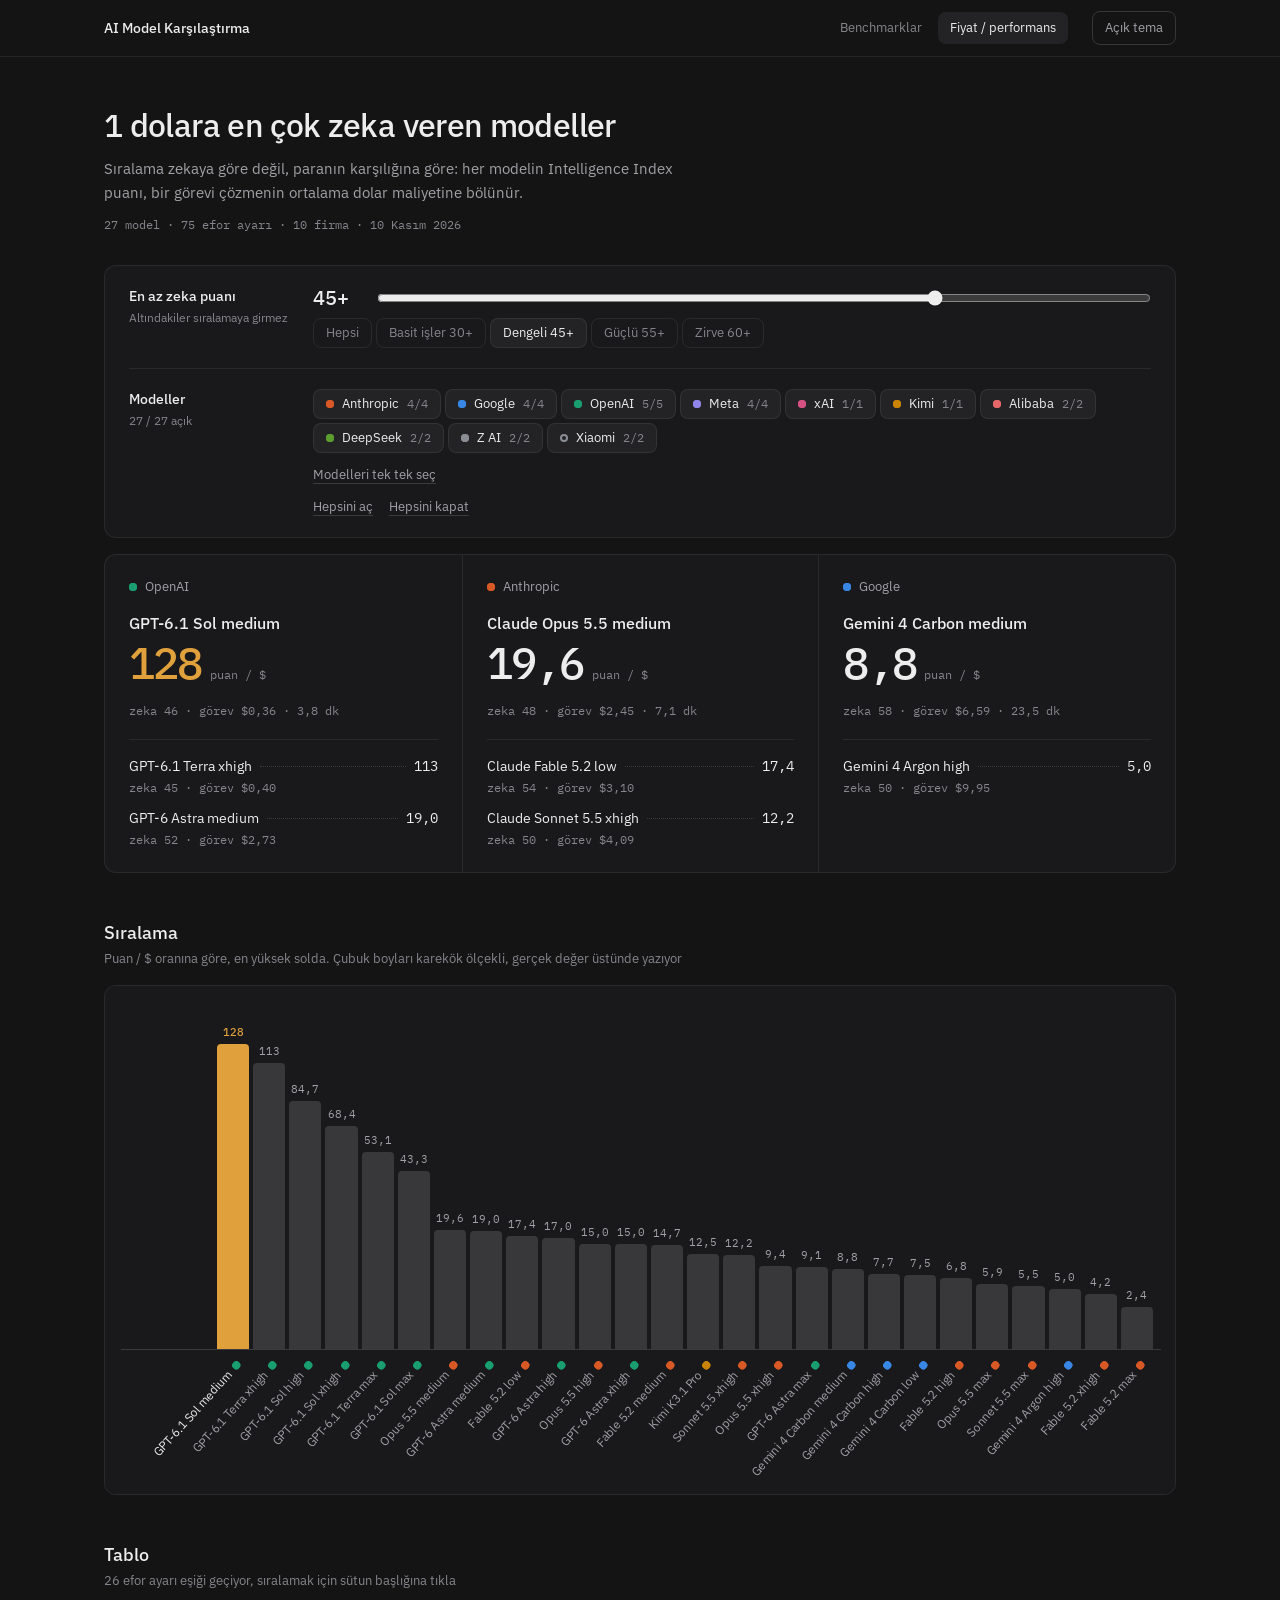
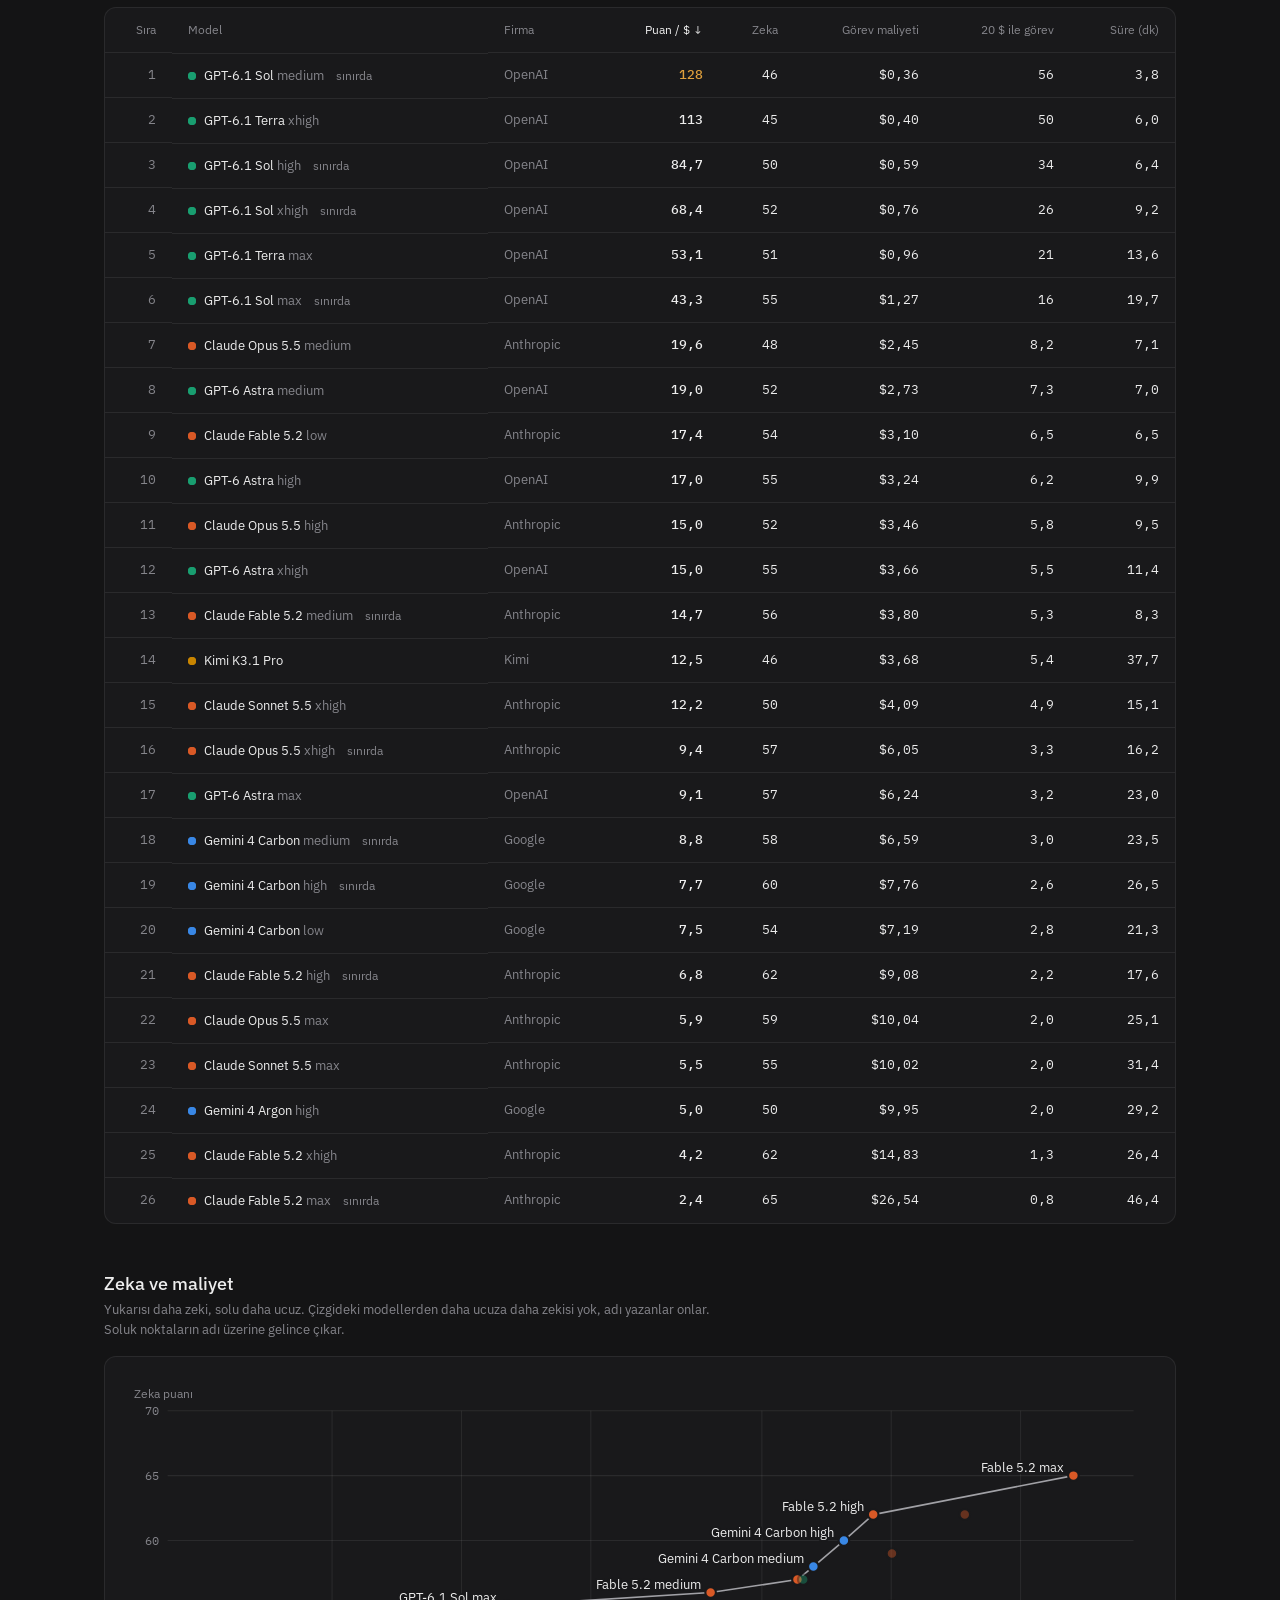
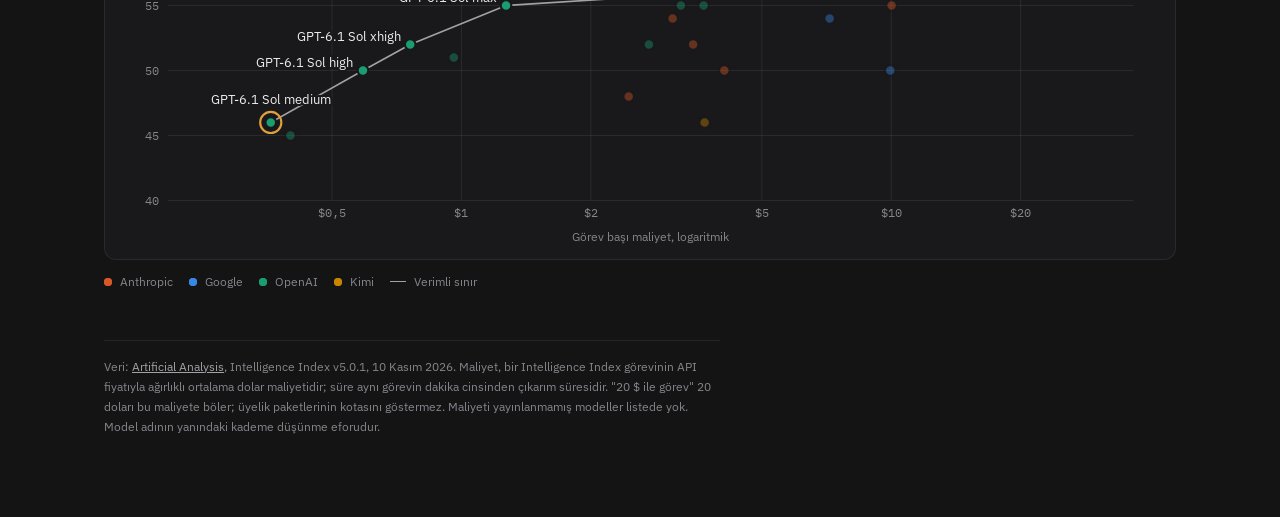
==== commit a54a7117: "Benchmark tablosu güncel modellere geçti; F/P sayfasında tablo haritanın üstünde Veri kaynağın 28 Ek" ====
--- a/fp.html
+++ b/fp.html
@@ -204,16 +204,6 @@
     </section>
 
     <section>
-        <h2>Zeka ve maliyet</h2>
-        <p class="note">Yukarısı daha zeki, solu daha ucuz. Çizgideki modellerden daha ucuza daha zekisi yok, adı yazanlar onlar. Soluk noktaların adı üzerine gelince çıkar.</p>
-        <div class="card box">
-            <svg id="chart" viewBox="0 0 980 440" role="img" aria-label="Zeka puanı ve görev başı maliyet dağılım grafiği"></svg>
-            <div id="tip"></div>
-        </div>
-        <div class="keys" id="keys"></div>
-    </section>
-
-    <section>
         <h2>Tablo</h2>
         <p class="note" id="tcount"></p>
         <div class="card tw"><table>
@@ -223,6 +213,16 @@
             </tr></thead>
             <tbody id="rows"></tbody>
         </table></div>
+    </section>
+
+    <section>
+        <h2>Zeka ve maliyet</h2>
+        <p class="note">Yukarısı daha zeki, solu daha ucuz. Çizgideki modellerden daha ucuza daha zekisi yok, adı yazanlar onlar. Soluk noktaların adı üzerine gelince çıkar.</p>
+        <div class="card box">
+            <svg id="chart" viewBox="0 0 980 440" role="img" aria-label="Zeka puanı ve görev başı maliyet dağılım grafiği"></svg>
+            <div id="tip"></div>
+        </div>
+        <div class="keys" id="keys"></div>
     </section>
 
     <footer>
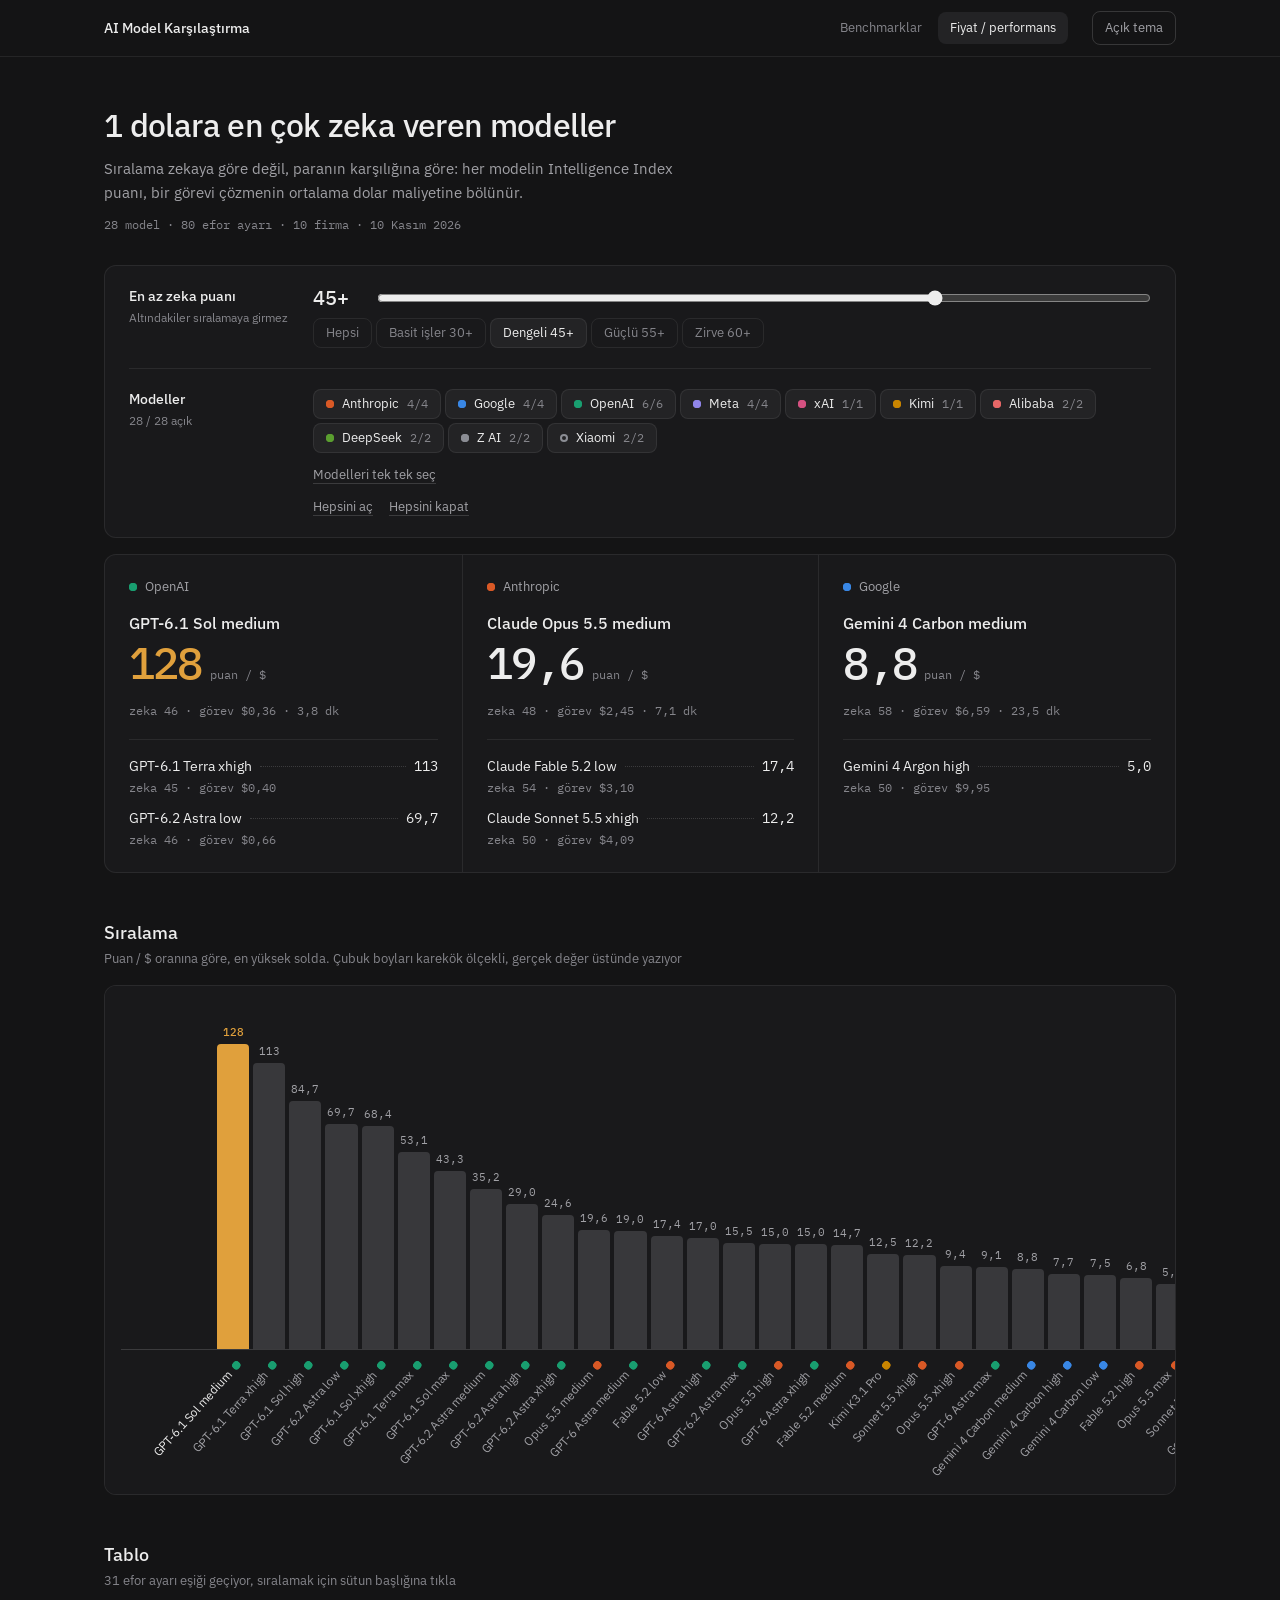
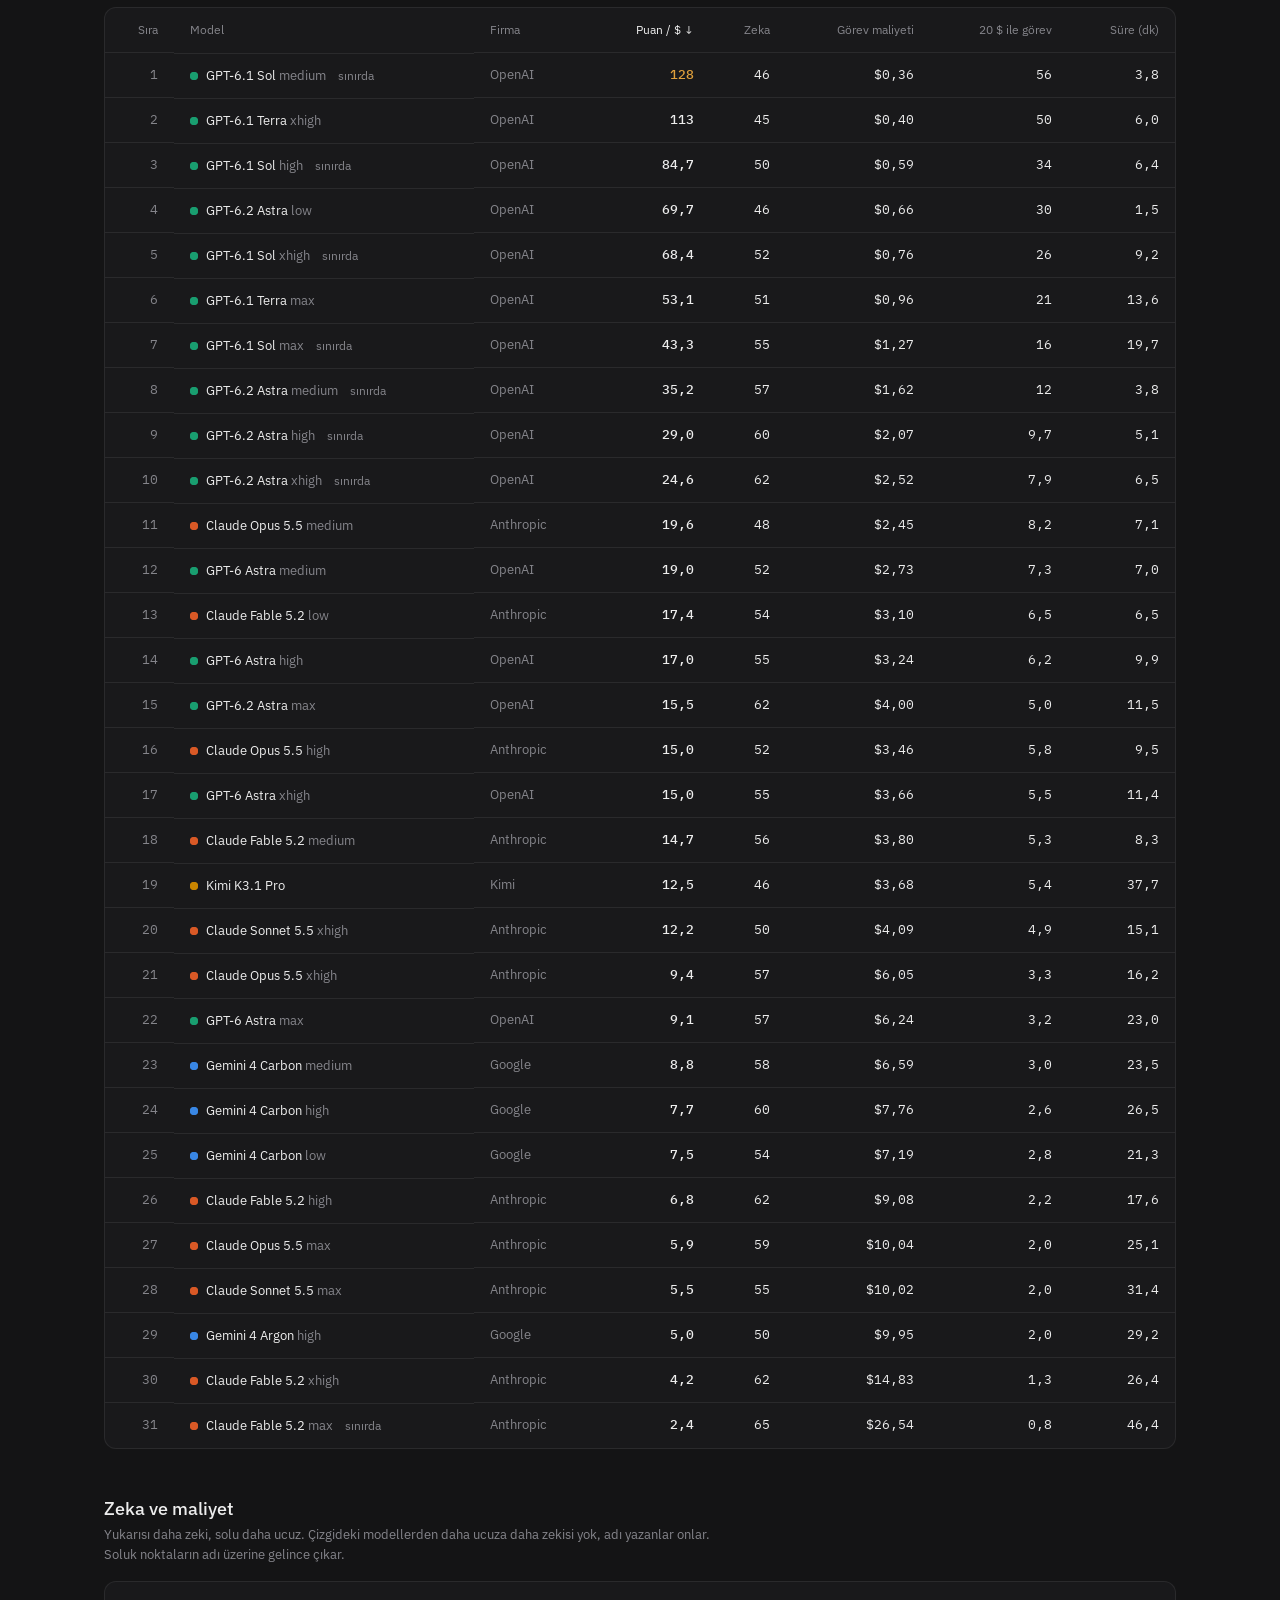
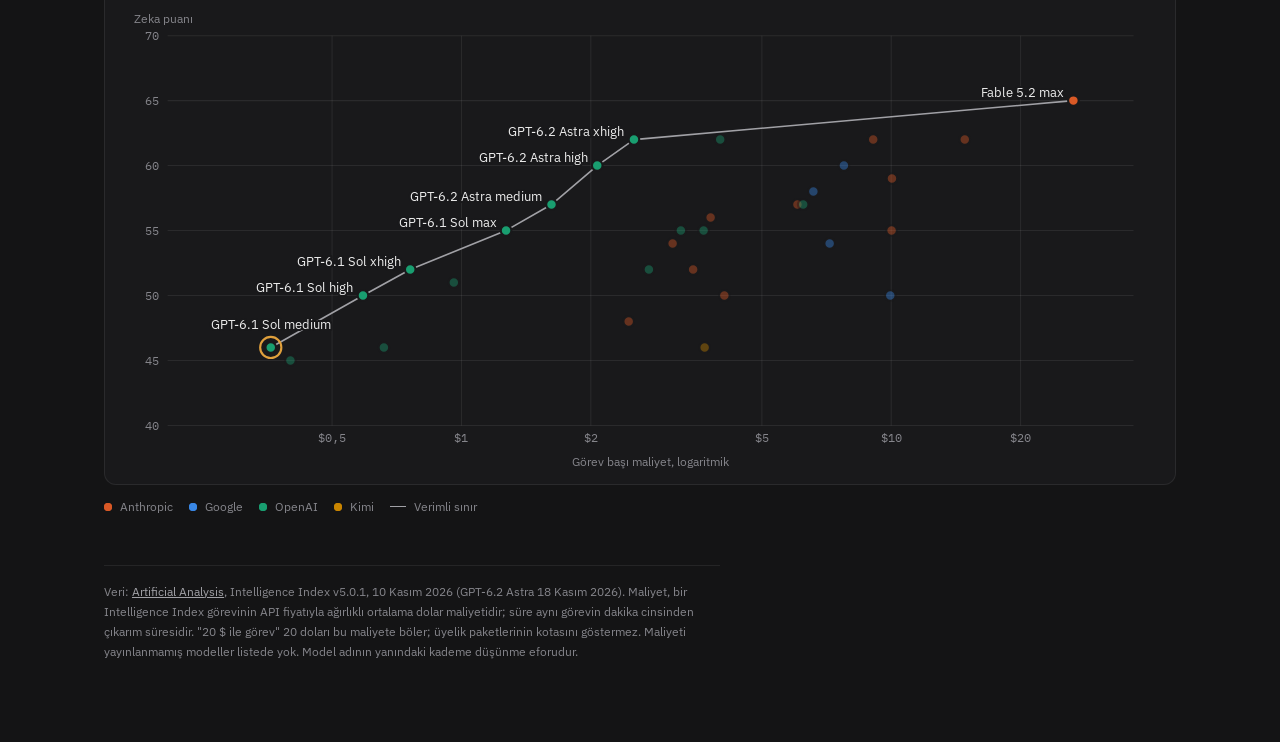
==== commit 0d50d6ae: "GPT-6.2 Astra eklendi: F/P sayfasına 5 düşünme kademesi, benchmark tablosuna Terminal-Bench 4.0 ve A" ====
--- a/fp.html
+++ b/fp.html
@@ -226,7 +226,7 @@
     </section>
 
     <footer>
-        Veri: <a href="https://artificialanalysis.ai/leaderboards/models" target="_blank" rel="noopener">Artificial Analysis</a>, Intelligence Index v5.0.1, 10 Kasım 2026. Maliyet, bir Intelligence Index görevinin API fiyatıyla ağırlıklı ortalama dolar maliyetidir; süre aynı görevin dakika cinsinden çıkarım süresidir. "20 $ ile görev" 20 doları bu maliyete böler; üyelik paketlerinin kotasını göstermez. Maliyeti yayınlanmamış modeller listede yok. Model adının yanındaki kademe düşünme eforudur.
+        Veri: <a href="https://artificialanalysis.ai/leaderboards/models" target="_blank" rel="noopener">Artificial Analysis</a>, Intelligence Index v5.0.1, 10 Kasım 2026 (GPT-6.2 Astra 18 Kasım 2026). Maliyet, bir Intelligence Index görevinin API fiyatıyla ağırlıklı ortalama dolar maliyetidir; süre aynı görevin dakika cinsinden çıkarım süresidir. "20 $ ile görev" 20 doları bu maliyete böler; üyelik paketlerinin kotasını göstermez. Maliyeti yayınlanmamış modeller listede yok. Model adının yanındaki kademe düşünme eforudur.
     </footer>
 </div>
 
@@ -245,6 +245,8 @@
 ["Gemini 4 Carbon","high","G",60,7.76,26.5],["Gemini 4 Carbon","medium","G",58,6.59,23.5],["Gemini 4 Carbon","low","G",54,7.19,21.3],
 ["Gemini 4 Argon","high","G",50,9.95,29.2],["Gemini 3.8 Flash","high","G",31,7.77,14.6],["Gemini 3.8 Flash","medium","G",30,6.26,12.1],
 ["Gemini 3.5 Flash-Lite","","G",12,0.69,1.6],
+["GPT-6.2 Astra","max","O",62,4.00,11.5],["GPT-6.2 Astra","xhigh","O",62,2.52,6.5],["GPT-6.2 Astra","high","O",60,2.07,5.1],
+["GPT-6.2 Astra","medium","O",57,1.62,3.8],["GPT-6.2 Astra","low","O",46,0.66,1.5],
 ["GPT-6 Astra","max","O",57,6.24,23.0],["GPT-6 Astra","xhigh","O",55,3.66,11.4],["GPT-6 Astra","high","O",55,3.24,9.9],
 ["GPT-6 Astra","medium","O",52,2.73,7.0],["GPT-6 Astra","low","O",43,1.42,3.8],
 ["GPT-6.1 Sol","max","O",55,1.27,19.7],["GPT-6.1 Sol","xhigh","O",52,0.76,9.2],["GPT-6.1 Sol","high","O",50,0.59,6.4],
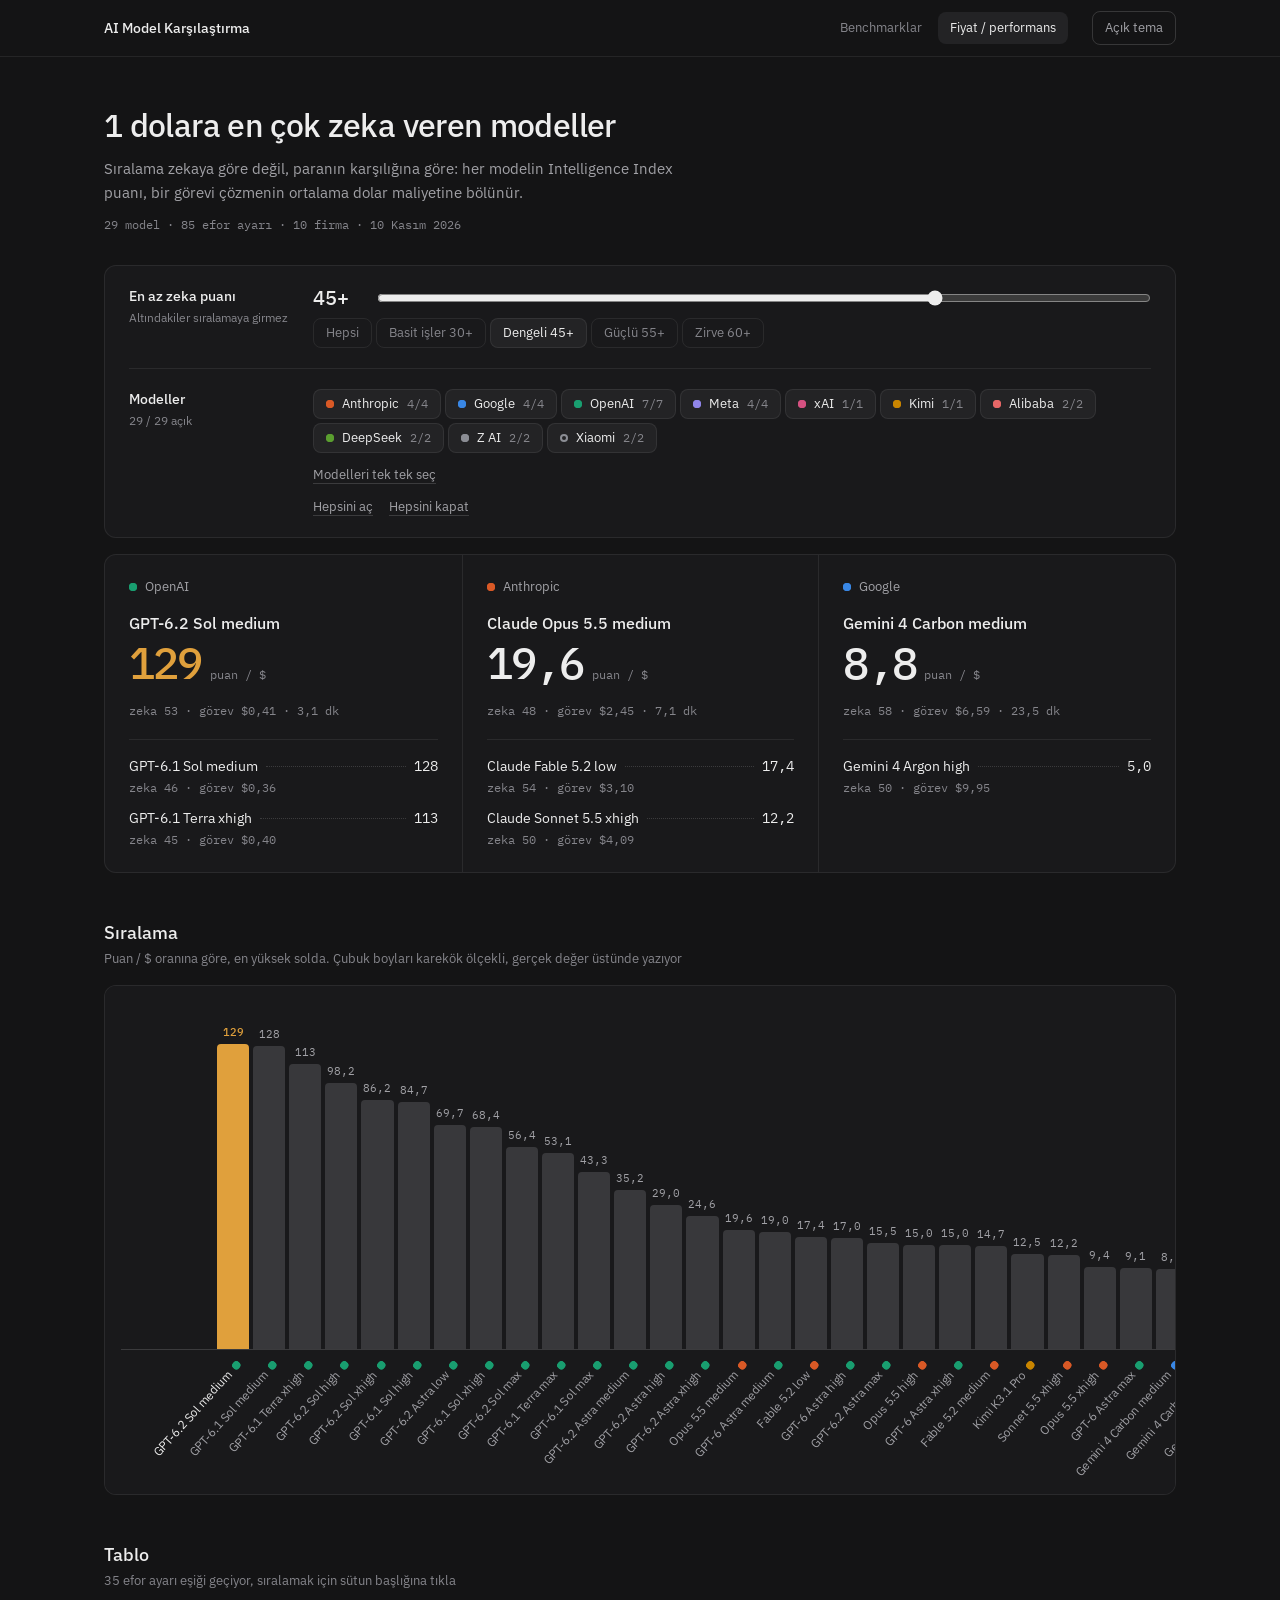
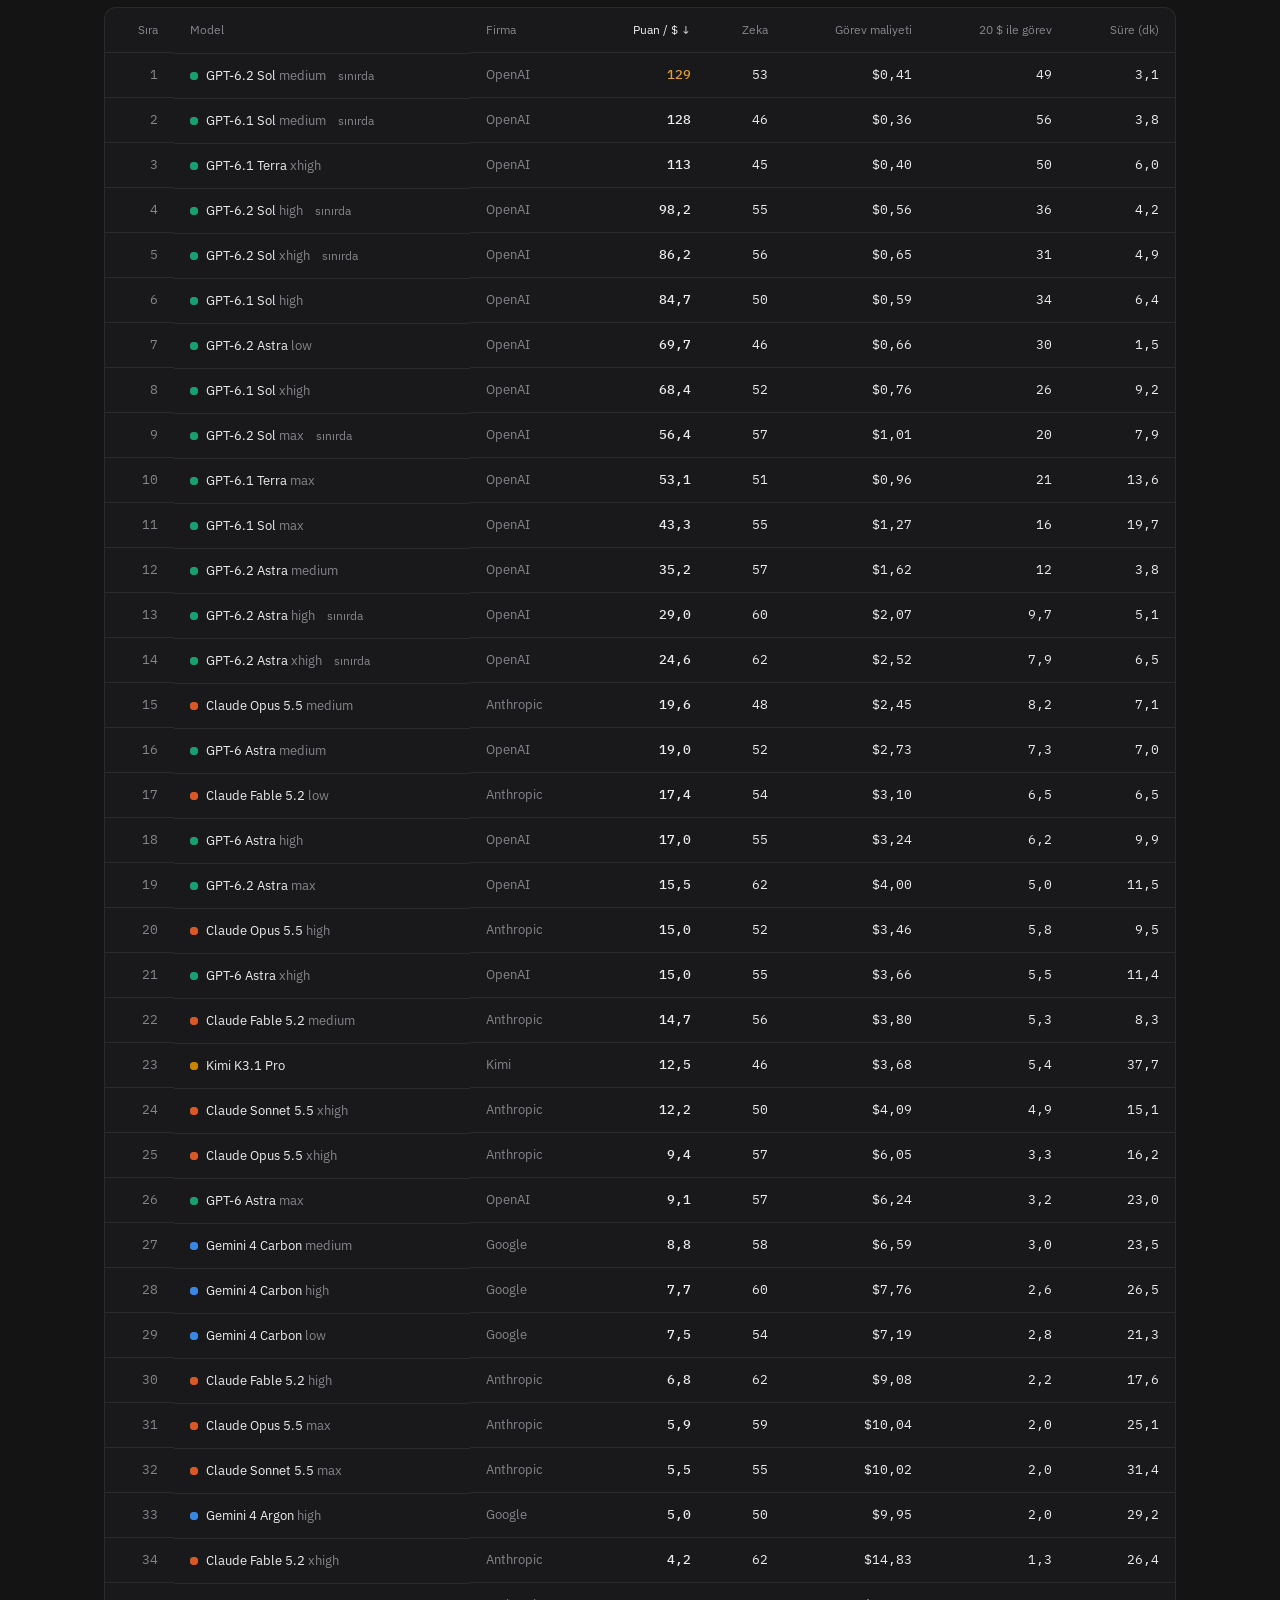
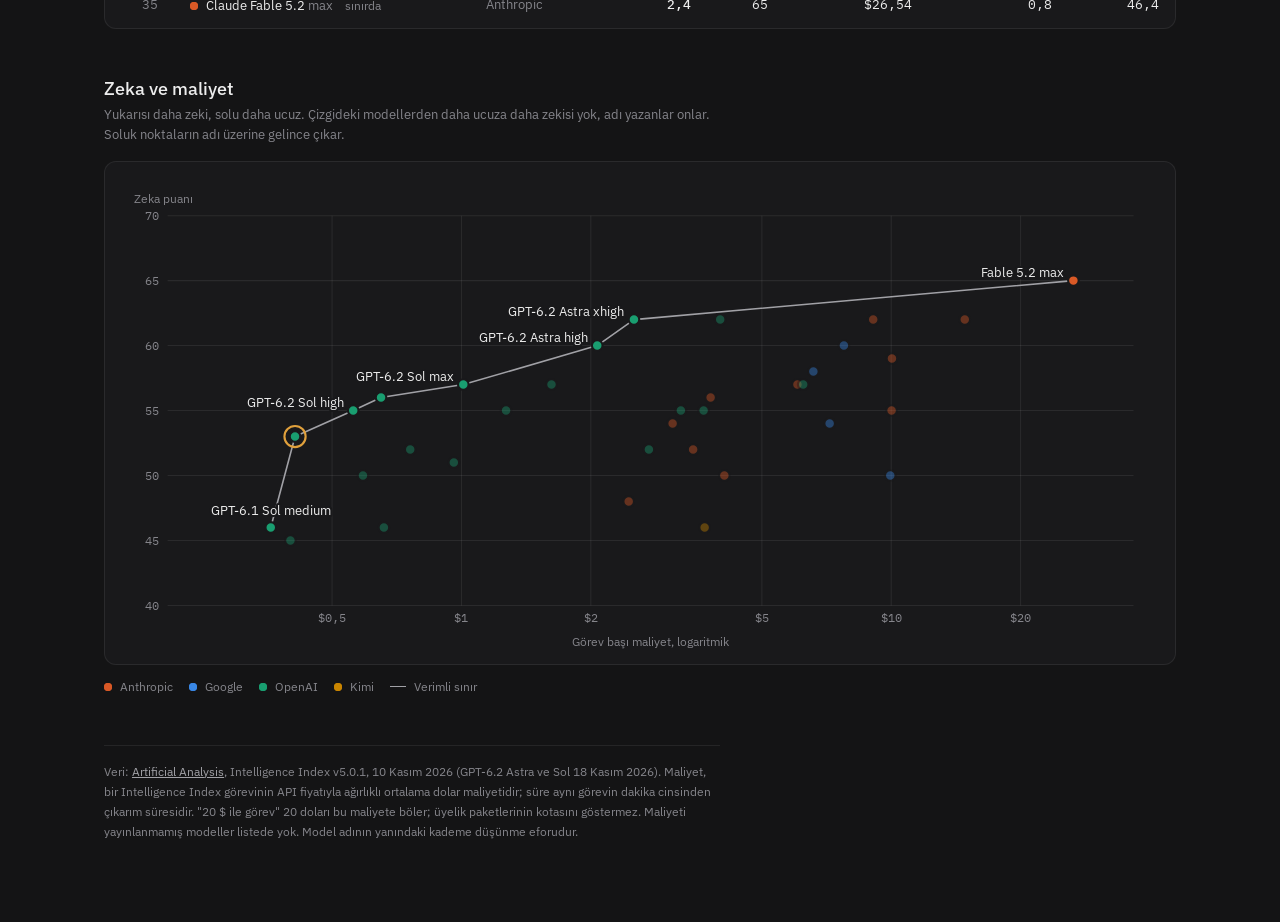
==== commit 4eb7cd77: "GPT-6.2 Sol eklendi: F/P sayfasına 5 düşünme kademesi, benchmark tablosuna Terminal-Bench 4.0 ve AA-" ====
--- a/fp.html
+++ b/fp.html
@@ -226,7 +226,7 @@
     </section>
 
     <footer>
-        Veri: <a href="https://artificialanalysis.ai/leaderboards/models" target="_blank" rel="noopener">Artificial Analysis</a>, Intelligence Index v5.0.1, 10 Kasım 2026 (GPT-6.2 Astra 18 Kasım 2026). Maliyet, bir Intelligence Index görevinin API fiyatıyla ağırlıklı ortalama dolar maliyetidir; süre aynı görevin dakika cinsinden çıkarım süresidir. "20 $ ile görev" 20 doları bu maliyete böler; üyelik paketlerinin kotasını göstermez. Maliyeti yayınlanmamış modeller listede yok. Model adının yanındaki kademe düşünme eforudur.
+        Veri: <a href="https://artificialanalysis.ai/leaderboards/models" target="_blank" rel="noopener">Artificial Analysis</a>, Intelligence Index v5.0.1, 10 Kasım 2026 (GPT-6.2 Astra ve Sol 18 Kasım 2026). Maliyet, bir Intelligence Index görevinin API fiyatıyla ağırlıklı ortalama dolar maliyetidir; süre aynı görevin dakika cinsinden çıkarım süresidir. "20 $ ile görev" 20 doları bu maliyete böler; üyelik paketlerinin kotasını göstermez. Maliyeti yayınlanmamış modeller listede yok. Model adının yanındaki kademe düşünme eforudur.
     </footer>
 </div>
 
@@ -249,6 +249,8 @@
 ["GPT-6.2 Astra","medium","O",57,1.62,3.8],["GPT-6.2 Astra","low","O",46,0.66,1.5],
 ["GPT-6 Astra","max","O",57,6.24,23.0],["GPT-6 Astra","xhigh","O",55,3.66,11.4],["GPT-6 Astra","high","O",55,3.24,9.9],
 ["GPT-6 Astra","medium","O",52,2.73,7.0],["GPT-6 Astra","low","O",43,1.42,3.8],
+["GPT-6.2 Sol","max","O",57,1.01,7.9],["GPT-6.2 Sol","xhigh","O",56,0.65,4.9],["GPT-6.2 Sol","high","O",55,0.56,4.2],
+["GPT-6.2 Sol","medium","O",53,0.41,3.1],["GPT-6.2 Sol","low","O",41,0.18,1.4],
 ["GPT-6.1 Sol","max","O",55,1.27,19.7],["GPT-6.1 Sol","xhigh","O",52,0.76,9.2],["GPT-6.1 Sol","high","O",50,0.59,6.4],
 ["GPT-6.1 Sol","medium","O",46,0.36,3.8],["GPT-6.1 Sol","low","O",35,0.16,1.7],
 ["GPT-6.1 Terra","max","O",51,0.96,13.6],["GPT-6.1 Terra","xhigh","O",45,0.40,6.0],["GPT-6.1 Terra","high","O",42,0.26,4.0],
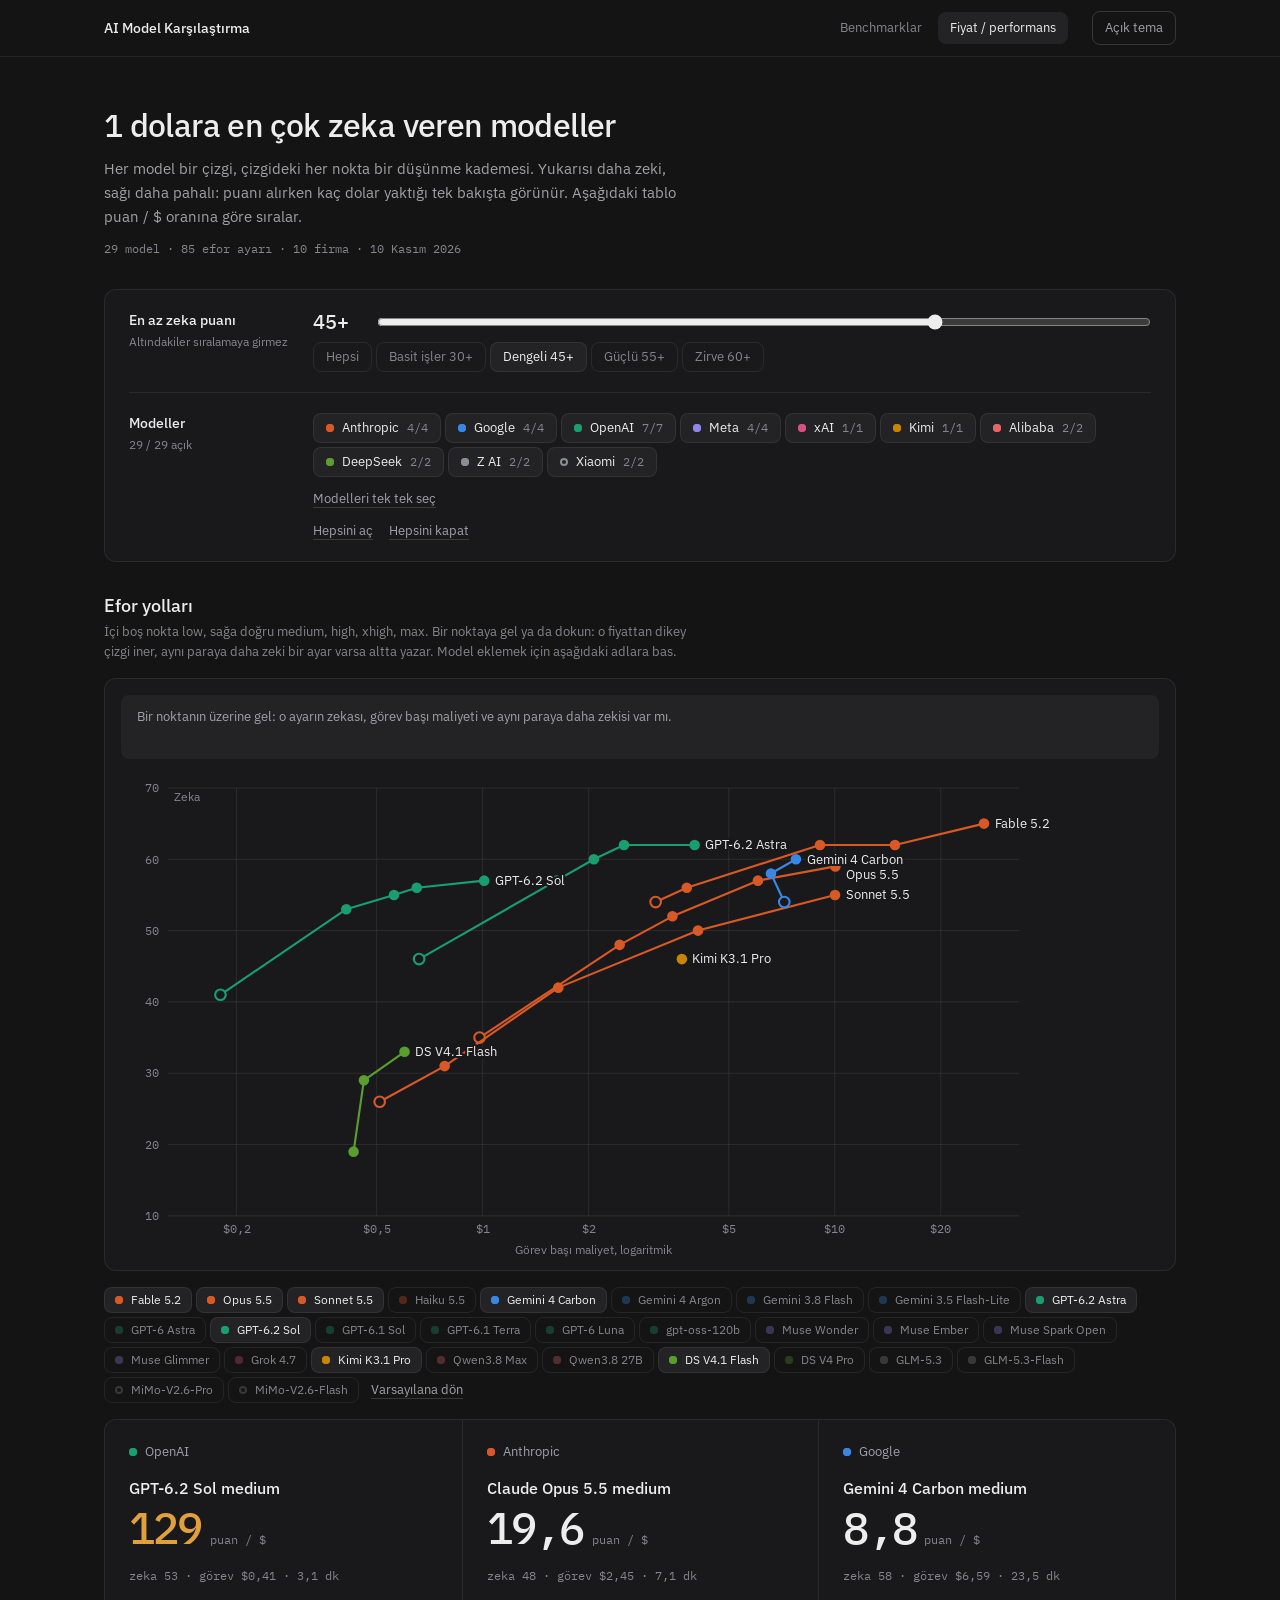
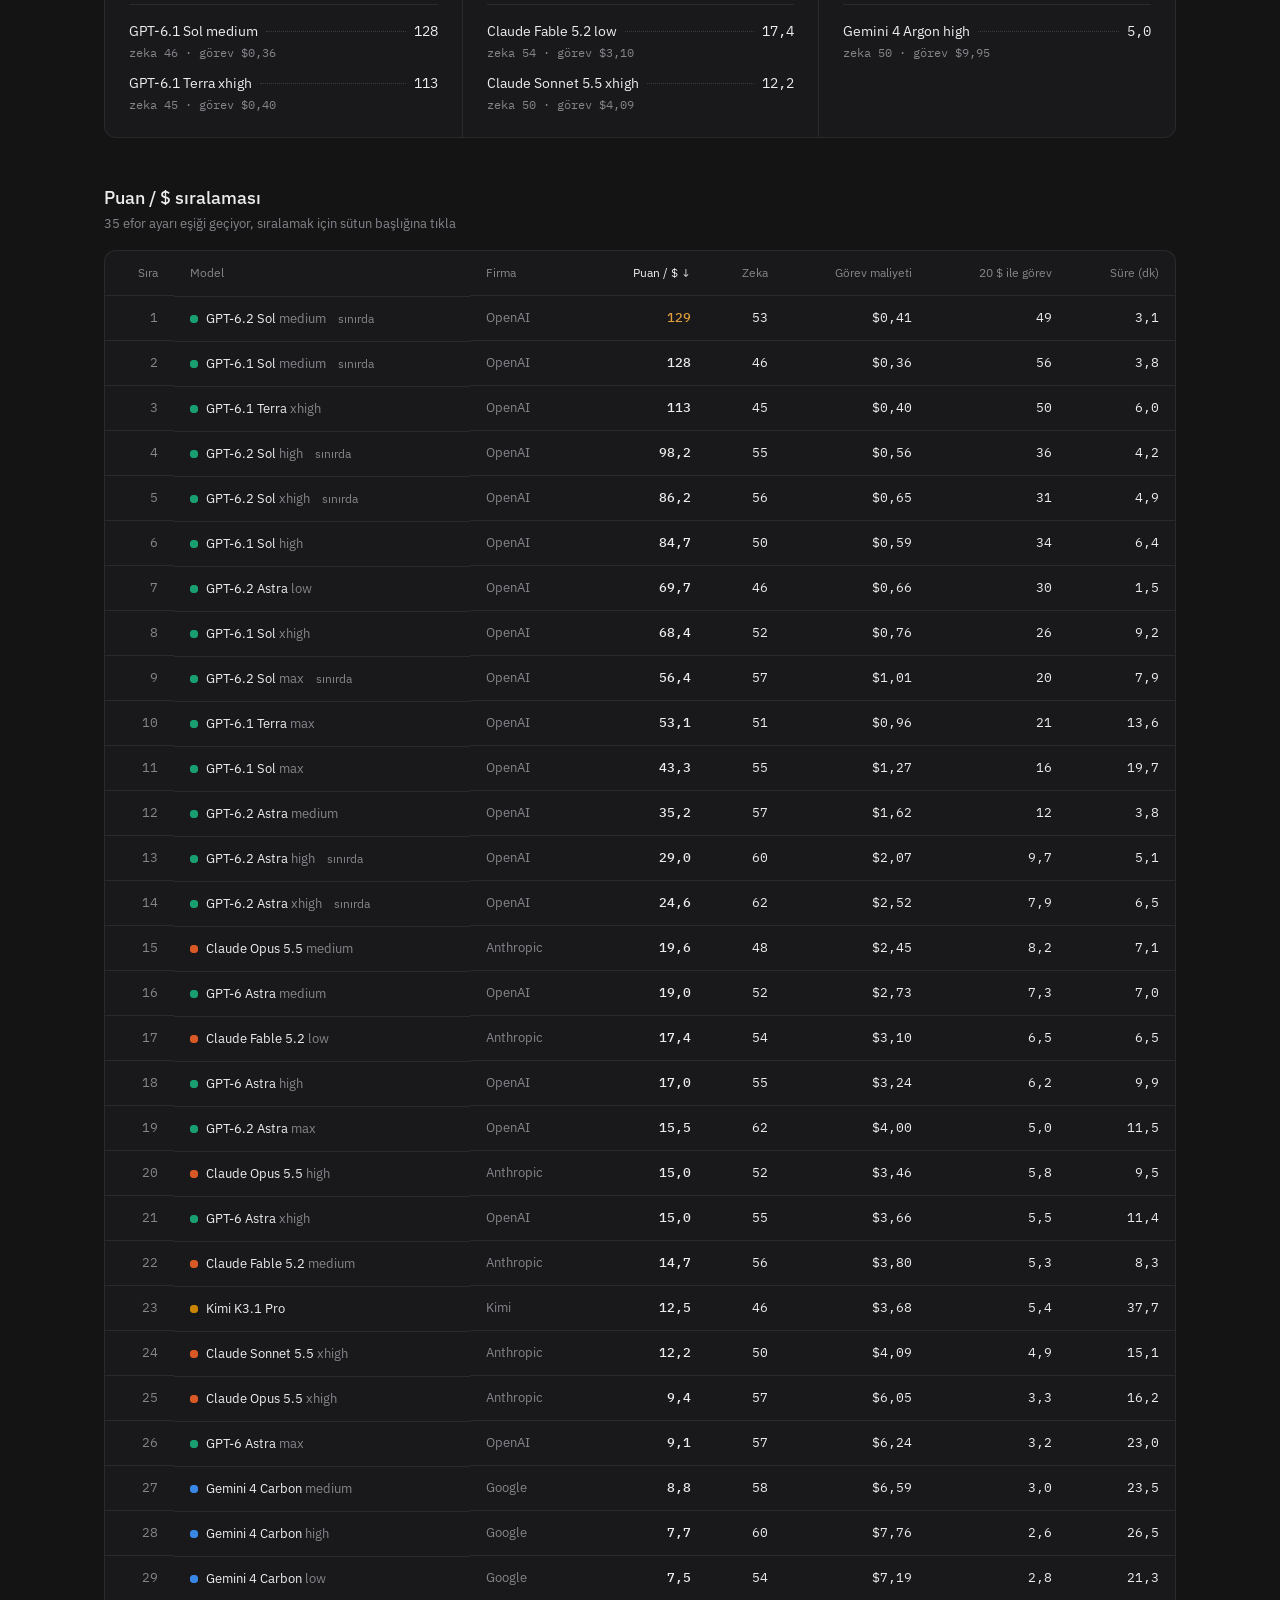
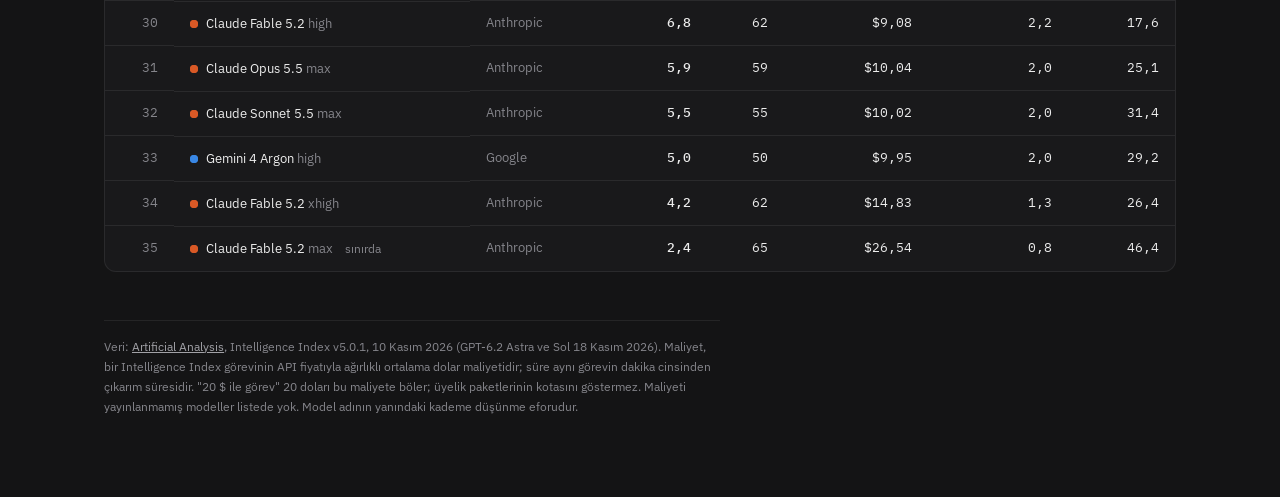
==== commit e7ea8a1e: "F/P sayfası: çubuk grafik ve eski harita yerine efor yolları; her model bir çizgi, aynı paraya daha " ====
--- a/fp.html
+++ b/fp.html
@@ -104,17 +104,14 @@
 .note { color: var(--muted); font-size: 13px; margin-top: 4px; max-width: 76ch; }
 .box { margin-top: 16px; position: relative; overflow-x: auto; padding: 24px 16px 12px; }
 
-/* Çubuk grafik */
-.bars { display: flex; align-items: flex-end; gap: 4px; height: 340px; padding: 0 8px 0 96px; margin-bottom: 132px; border-bottom: 1px solid var(--hair2); }
-.col { flex: 1 0 32px; max-width: 56px; height: 100%; display: flex; flex-direction: column; justify-content: flex-end; align-items: center; position: relative; }
-.col .v { font-family: var(--mono); font-size: 11px; line-height: 16px; color: var(--ink2); margin-bottom: 4px; white-space: nowrap; }
-.col .b { width: 100%; border-radius: 4px 4px 0 0; background: var(--bar); min-height: 2px; transition: background-color .12s var(--ease); }
-.col:hover .b { background: var(--bar-h); }
-.col.w .b, .col.w:hover .b { background: var(--acc); }
-.col.w .v { color: var(--acc-ink); font-weight: 500; }
-.col .l { position: absolute; top: calc(100% + 8px); right: 50%; transform: rotate(-48deg); transform-origin: top right; white-space: nowrap; font-size: 12px; line-height: 16px; color: var(--ink2); display: inline-flex; align-items: center; gap: 6px; }
-.col:hover .l, .col.w .l { color: var(--ink); }
-
+/* Efor yolları */
+.pchips { display: flex; flex-wrap: wrap; gap: 4px; margin-top: 16px; }
+.pchips .opt { font-size: 12px; padding: 2px 10px; }
+.pinfo { margin: 16px 16px 0; padding: 12px 16px; border-radius: 8px; background: var(--raise); font-size: 13px; line-height: 20px; color: var(--ink2); min-height: 64px; }
+.pinfo b { color: var(--ink); font-weight: 500; }
+.pinfo .mono { font-size: 12px; }
+.pinfo .alt { margin-top: 4px; }
+.pinfo .best { color: var(--cO); }
 svg { display: block; width: 100%; min-width: 640px; height: auto; touch-action: pan-y; }
 svg text { font-family: var(--mono); fill: var(--muted); font-size: 11px; }
 svg .ax { font-family: var(--sans); }
@@ -122,7 +119,7 @@
 .keys { display: flex; flex-wrap: wrap; gap: 8px 16px; font-size: 12px; color: var(--muted); margin-top: 12px; align-items: center; }
 .keys span { display: inline-flex; align-items: center; gap: 8px; }
 .keys i { width: 16px; border-top: 1.5px solid var(--ink2); }
-#tip { position: fixed; left: 0; top: 0; max-width: calc(100vw - 16px); pointer-events: none; background: var(--raise); border: 1px solid var(--hair2); border-radius: 8px; padding: 12px; font-size: 12px; line-height: 20px; min-width: 216px; display: none; z-index: 5; }
+#tip { display: none !important; position: fixed; left: 0; top: 0; max-width: calc(100vw - 16px); pointer-events: none; background: var(--raise); border: 1px solid var(--hair2); border-radius: 8px; padding: 12px; font-size: 12px; line-height: 20px; min-width: 216px; display: none; z-index: 5; }
 [data-theme="light"] #tip { box-shadow: 0 4px 16px rgba(0,0,0,.08); }
 #tip .tt { font-weight: 500; font-size: 13px; display: flex; align-items: center; gap: 8px; margin-bottom: 4px; }
 
@@ -156,7 +153,6 @@
     .prov { padding: 20px 16px; }
     .prov + .prov { border-left: 0; border-top: 1px solid var(--hair); }
     section { margin-top: 40px; }
-    .bars { height: 280px; }
 }
 </style>
 </head>
@@ -170,7 +166,7 @@
 <div class="page">
     <div class="hero">
         <h1>1 dolara en çok zeka veren modeller</h1>
-        <p class="lede">Sıralama zekaya göre değil, paranın karşılığına göre: her modelin Intelligence Index puanı, bir görevi çözmenin ortalama dolar maliyetine bölünür.</p>
+        <p class="lede">Her model bir çizgi, çizgideki her nokta bir düşünme kademesi. Yukarısı daha zeki, sağı daha pahalı: puanı alırken kaç dolar yaktığı tek bakışta görünür. Aşağıdaki tablo puan / $ oranına göre sıralar.</p>
         <p class="meta" id="meta"></p>
     </div>
 
@@ -195,16 +191,20 @@
         </div>
     </div>
 
+    <section style="margin-top:32px">
+        <h2>Efor yolları</h2>
+        <p class="note">İçi boş nokta low, sağa doğru medium, high, xhigh, max. Bir noktaya gel ya da dokun: o fiyattan dikey çizgi iner, aynı paraya daha zeki bir ayar varsa altta yazar. Model eklemek için aşağıdaki adlara bas.</p>
+        <div class="card" style="margin-top:16px">
+            <div class="pinfo" id="pinfo"></div>
+            <div class="box" style="margin-top:0;padding-top:12px"><svg id="paths" viewBox="0 0 980 460" role="img" aria-label="Modellerin düşünme kademelerine göre zeka ve görev başı maliyet yolları"></svg></div>
+        </div>
+        <div class="pchips" id="pchips"></div>
+    </section>
+
     <div class="card slip" id="slip" aria-label="OpenAI, Anthropic ve Google için en iyi oranlı modeller"></div>
 
     <section>
-        <h2>Sıralama</h2>
-        <p class="note" id="barNote"></p>
-        <div class="card box"><div class="bars" id="bars"></div></div>
-    </section>
-
-    <section>
-        <h2>Tablo</h2>
+        <h2>Puan / $ sıralaması</h2>
         <p class="note" id="tcount"></p>
         <div class="card tw"><table>
             <thead><tr>
@@ -213,16 +213,6 @@
             </tr></thead>
             <tbody id="rows"></tbody>
         </table></div>
-    </section>
-
-    <section>
-        <h2>Zeka ve maliyet</h2>
-        <p class="note">Yukarısı daha zeki, solu daha ucuz. Çizgideki modellerden daha ucuza daha zekisi yok, adı yazanlar onlar. Soluk noktaların adı üzerine gelince çıkar.</p>
-        <div class="card box">
-            <svg id="chart" viewBox="0 0 980 440" role="img" aria-label="Zeka puanı ve görev başı maliyet dağılım grafiği"></svg>
-            <div id="tip"></div>
-        </div>
-        <div class="keys" id="keys"></div>
     </section>
 
     <footer>
@@ -294,52 +284,6 @@
     return out;
 }
 
-const W = 980, H = 440, L = 44, R = 24, T = 28, B = 44;
-let sx = () => 0, sy = () => 0;
-
-function drawScatter(ok, win) {
-    const svg = $("chart");
-    svg._pts = ok;
-    if (!ok.length) { svg.innerHTML = `<text class="ax" x="${W / 2}" y="${H / 2}" text-anchor="middle">Gösterilecek model yok</text>`; return new Set(); }
-    const iqs = ok.map((m) => m.iq), cs = ok.map((m) => m.cost);
-    const span = Math.max(...iqs) - Math.min(...iqs), step = span <= 12 ? 2 : span <= 30 ? 5 : 10;
-    const y0 = Math.max(0, Math.floor((Math.min(...iqs) - step * 0.6) / step) * step), y1 = Math.ceil((Math.max(...iqs) + step * 0.6) / step) * step;
-    const lx0 = Math.log10(Math.min(...cs)) - 0.24, lx1 = Math.log10(Math.max(...cs)) + 0.14;
-    sx = (c) => L + ((Math.log10(c) - lx0) / (lx1 - lx0)) * (W - L - R);
-    sy = (v) => H - B - ((v - y0) / (y1 - y0)) * (H - T - B);
-    let s = "";
-    for (let v = y0; v <= y1; v += step) s += `<line x1="${L}" x2="${W - R}" y1="${sy(v)}" y2="${sy(v)}" stroke="var(--hair)"/><text x="${L - 8}" y="${sy(v) + 4}" text-anchor="end">${v}</text>`;
-    for (const c of [0.01, 0.02, 0.05, 0.1, 0.2, 0.5, 1, 2, 5, 10, 20, 50]) {
-        if (Math.log10(c) < lx0 || Math.log10(c) > lx1) continue;
-        s += `<line x1="${sx(c)}" x2="${sx(c)}" y1="${T}" y2="${H - B}" stroke="var(--hair)"/><text x="${sx(c)}" y="${H - B + 16}" text-anchor="middle">$${String(c).replace(".", ",")}</text>`;
-    }
-    s += `<text class="ax" x="${(L + W - R) / 2}" y="${H - 6}" text-anchor="middle">Görev başı maliyet, logaritmik</text><text class="ax" x="${L - 32}" y="${T - 12}">Zeka puanı</text>`;
-    const fr = frontier(ok), frS = new Set(fr);
-    if (fr.length > 1) s += `<polyline fill="none" stroke="var(--ink2)" stroke-width="1.5" stroke-linejoin="round" points="${fr.map((m) => sx(m.cost) + "," + sy(m.iq)).join(" ")}"/>`;
-    for (const m of ok) {
-        const hollow = m.firm === "I";
-        s += `<circle cx="${sx(m.cost)}" cy="${sy(m.iq)}" r="${hollow ? 4.5 : 5}" fill="${hollow ? "var(--card)" : `var(--c${m.firm})`}" stroke="${hollow ? "var(--cI)" : "var(--card)"}" stroke-width="2" opacity="${frS.has(m) || m === win ? 1 : 0.4}"/>`;
-    }
-    if (win) s += `<circle cx="${sx(win.cost)}" cy="${sy(win.iq)}" r="10" fill="none" stroke="var(--acc)" stroke-width="2"/>`;
-    s += `<circle id="hl" r="9" fill="none" stroke="var(--ink)" stroke-width="1.5" visibility="hidden"/>`;
-    // Yalnız çizgideki modeller ve kazanan adlandırılır
-    const boxes = ok.map((m) => [sx(m.cost) - 7, sy(m.iq) - 7, sx(m.cost) + 7, sy(m.iq) + 7]);
-    const hit = (b) => boxes.some((o) => b[0] < o[2] && b[2] > o[0] && b[1] < o[3] && b[3] > o[1]);
-    for (const m of ok.filter((m) => m === win || frS.has(m)).sort((a, b) => (b === win) - (a === win) || b.iq - a.iq)) {
-        const t = short(m), w = t.length * 6.6 + 4, px = sx(m.cost), py = sy(m.iq), g = m === win ? 14 : 9;
-        const opts = [["end", px - g, py - 3, px - g - w, px - g], ["middle", px, py - g - 3, px - w / 2, px + w / 2], ["end", px - g, py + 4, px - g - w, px - g], ["start", px + g, py + 12, px + g, px + g + w]];
-        for (const [anchor, tx, ty, bx0, bx1] of opts) {
-            const b = [bx0, ty - 11, bx1, ty + 3];
-            if (b[0] < L || b[2] > W - 4 || b[1] < 4 || b[3] > H - B || hit(b)) continue;
-            boxes.push(b);
-            s += `<text class="lbl" x="${tx}" y="${ty}" text-anchor="${anchor}">${t}</text>`;
-            break;
-        }
-    }
-    svg.innerHTML = s;
-    return new Set(fr.map((m) => m.i));
-}
-
 function render() {
     const act = M.filter((m) => !state.off.has(m.name));
     const ok = act.filter((m) => m.iq >= state.min);
@@ -368,17 +312,7 @@
         </div>`;
     }).join("");
 
-    // Çubuk grafik: en iyi oran solda, tek vurgu kazananda
-    const top = ranked.slice(0, 40), mx = win ? win.fp : 1;
-    $("bars").innerHTML = top.map((m, k) => `<div class="col${k ? "" : " w"}" data-i="${m.i}" title="${full(m)} · ${FIRMS[m.firm]} · zeka ${m.iq} · görev ${usd(m.cost)}">
-        <span class="v">${fpFmt(m.fp)}</span><div class="b" style="height:${Math.max(Math.sqrt(m.fp / mx) * 90, 1)}%"></div><span class="l">${short(m)}${sw(m.firm)}</span></div>`).join("");
-    $("bars").style.minWidth = top.length * 36 + 104 + "px";
-    $("barNote").textContent = ranked.length ? `Puan / $ oranına göre, en yüksek solda. Çubuk boyları karekök ölçekli, gerçek değer üstünde yazıyor${ranked.length > 40 ? ". İlk 40 ayar gösteriliyor, tamamı tabloda" : ""}` : "";
-
-    const frSet = drawScatter(ok, win);
-    const firmsOn = Object.keys(FIRMS).filter((f) => ok.some((m) => m.firm === f));
-    $("keys").innerHTML = firmsOn.map((f) => `<span>${sw(f)}${FIRMS[f]}</span>`).join("") + (ok.length > 1 ? `<span><i></i>Verimli sınır</span>` : "");
-
+    const frSet = new Set(frontier(ok).map((m) => m.i));
     const rankOf = new Map(ranked.map((m, k) => [m.i, k + 1])), key = state.sort;
     const val = (m) => (key === "rank" ? rankOf.get(m.i) : key === "name" ? m.name + m.eff : key === "firm" ? FIRMS[m.firm] : key === "per20" ? 20 / m.cost : m[key]);
     const rows = [...ok].sort((a, b) => (val(a) > val(b) ? 1 : val(a) < val(b) ? -1 : b.fp - a.fp) * state.dir);
@@ -416,30 +350,97 @@
     render();
 });
 
-const svg = $("chart"), tip = $("tip");
-function mark(m) { const h = $("hl"); if (!h) return; if (!m || !svg._pts.includes(m)) { h.setAttribute("visibility", "hidden"); return; } h.setAttribute("cx", sx(m.cost)); h.setAttribute("cy", sy(m.iq)); h.setAttribute("visibility", "visible"); }
-function probe(e) {
-    const r = svg.getBoundingClientRect(), k = W / r.width, px = (e.clientX - r.left) * k, py = (e.clientY - r.top) * k;
-    let best = null, bd = 28 * 28;
-    for (const m of svg._pts || []) { const d = (sx(m.cost) - px) ** 2 + (sy(m.iq) - py) ** 2; if (d < bd) { bd = d; best = m; } }
-    mark(best);
-    if (!best) { tip.style.display = "none"; return; }
-    tip.innerHTML = `<div class="tt">${sw(best.firm)}${full(best)}</div>${line("Firma", FIRMS[best.firm])}${line("Puan / $", fpFmt(best.fp))}${line("Zeka", best.iq)}${line("Görev maliyeti", usd(best.cost))}${line("Süre", nf(best.time, 1) + " dk")}`;
-    tip.style.display = "block";
-    // Kutu ekrana göre konumlanır ve her zaman görünür alanda kalır
-    const cx = r.left + sx(best.cost) / k, cy = r.top + sy(best.iq) / k, tw = tip.offsetWidth, th = tip.offsetHeight, vw = document.documentElement.clientWidth, vh = window.innerHeight;
-    const left = cx + 16 + tw <= vw - 8 ? cx + 16 : cx - 16 - tw, top = cy - th - 12 >= 8 ? cy - th - 12 : cy + 16;
-    tip.style.left = Math.min(Math.max(left, 8), vw - tw - 8) + "px";
-    tip.style.top = Math.min(Math.max(top, 8), vh - th - 8) + "px";
-}
-svg.addEventListener("pointermove", probe);
-svg.addEventListener("pointerdown", probe);
-svg.addEventListener("pointerleave", () => { tip.style.display = "none"; mark(null); });
-window.addEventListener("scroll", () => { tip.style.display = "none"; }, { passive: true });
-for (const id of ["rows", "bars"]) {
-    $(id).addEventListener("pointerover", (e) => { const el = e.target.closest("[data-i]"); mark(el ? M[+el.dataset.i] : null); });
-    $(id).addEventListener("pointerleave", () => mark(null));
-}
+
+// ---- Efor yolları ----
+const EORD = { "düşünmesiz": -1, low: 0, medium: 1, "": 2, high: 2, xhigh: 3, max: 4 };
+const LINES = {}; // model -> kademeleri
+for (const m of M) (LINES[m.name] ||= []).push(m);
+for (const a of Object.values(LINES)) a.sort((x, y) => EORD[x.eff] - EORD[y.eff] || x.cost - y.cost);
+const DEF_PATHS = ["GPT-6.2 Sol", "GPT-6.2 Astra", "Claude Fable 5.2", "Claude Opus 5.5", "Claude Sonnet 5.5", "Gemini 4 Carbon", "Kimi K3.1 Pro", "DeepSeek V4.1 Flash"];
+const pOn = new Set(DEF_PATHS);
+try { const s = JSON.parse(localStorage.getItem("fp-paths") || "null"); if (Array.isArray(s)) { pOn.clear(); s.forEach((n) => LINES[n] && pOn.add(n)); } } catch (e) {}
+const pSave = () => { try { localStorage.setItem("fp-paths", JSON.stringify([...pOn])); } catch (e) {} };
+const PW = 980, PH = 460, PL = 44, PR = 132, PT = 16, PB = 40;
+const pv = { sx: () => 0, sy: () => 0, pts: [], sel: null };
+const effTxt = (m) => (m.eff ? m.eff : "tek ayar");
+
+// Aynı paraya (en fazla %5 pahalı) daha zeki ayar, grafikteki çizgiler içinde
+function altFor(p) {
+    return pv.pts.filter((o) => o !== p && o.cost <= p.cost * 1.05 && o.iq > p.iq).sort((a, b) => b.iq - a.iq || a.cost - b.cost)[0] || null;
+}
+
+function drawPaths() {
+    const svg = $("paths"), pts = [...pOn].flatMap((n) => LINES[n]);
+    pv.pts = pts;
+    if (pv.sel && !pts.includes(pv.sel)) pv.sel = null;
+    $("pchips").innerHTML = Object.keys(FIRMS).flatMap((f) => FAMS[f].map((n) => `<button class="opt" data-p="${n}" aria-pressed="${pOn.has(n)}">${sw(f)}${fam(n)}</button>`)).join("")
+        + `<button class="link" data-p="*" style="margin-left:8px">Varsayılana dön</button>`;
+    if (!pts.length) { svg.innerHTML = `<text class="ax" x="${PW / 2}" y="${PH / 2}" text-anchor="middle">Aşağıdan model seç</text>`; info(null); return; }
+    const iqs = pts.map((m) => m.iq), cs = pts.map((m) => m.cost);
+    const y0 = Math.max(0, Math.floor((Math.min(...iqs) - 3) / 10) * 10), y1 = Math.ceil((Math.max(...iqs) + 3) / 10) * 10;
+    const lx0 = Math.log10(Math.min(...cs)) - 0.15, lx1 = Math.log10(Math.max(...cs)) + 0.1;
+    const sx = (pv.sx = (c) => PL + ((Math.log10(c) - lx0) / (lx1 - lx0)) * (PW - PL - PR));
+    const sy = (pv.sy = (v) => PH - PB - ((v - y0) / (y1 - y0)) * (PH - PT - PB));
+    const sel = pv.sel, alt = sel ? altFor(sel) : null;
+    let s = "";
+    for (let v = y0; v <= y1; v += 10) s += `<line x1="${PL}" x2="${PW - PR}" y1="${sy(v)}" y2="${sy(v)}" stroke="var(--hair)"/><text x="${PL - 8}" y="${sy(v) + 4}" text-anchor="end">${v}</text>`;
+    for (const c of [0.01, 0.02, 0.05, 0.1, 0.2, 0.5, 1, 2, 5, 10, 20, 50]) {
+        if (Math.log10(c) < lx0 || Math.log10(c) > lx1) continue;
+        s += `<line x1="${sx(c)}" x2="${sx(c)}" y1="${PT}" y2="${PH - PB}" stroke="var(--hair)"/><text x="${sx(c)}" y="${PH - PB + 16}" text-anchor="middle">$${String(c).replace(".", ",")}</text>`;
+    }
+    s += `<text class="ax" x="${(PL + PW - PR) / 2}" y="${PH - 4}" text-anchor="middle">Görev başı maliyet, logaritmik</text><text class="ax" x="${PL + 6}" y="${PT + 12}">Zeka</text>`;
+    if (sel) s += `<line x1="${sx(sel.cost)}" x2="${sx(sel.cost)}" y1="${PT}" y2="${PH - PB}" stroke="var(--ink2)" stroke-dasharray="4 4"/>`;
+    const labels = [];
+    for (const n of pOn) {
+        const a = LINES[n], f = a[0].firm, dim = sel && sel.name !== n && !(alt && alt.name === n);
+        const op = dim ? 0.18 : 1;
+        if (a.length > 1) s += `<polyline fill="none" stroke="var(--c${f})" stroke-width="2" stroke-linejoin="round" stroke-linecap="round" opacity="${op}" points="${a.map((p) => sx(p.cost) + "," + sy(p.iq)).join(" ")}"/>`;
+        for (const p of a) {
+            const hollow = p.eff === "low", big = p === sel || p === alt;
+            s += `<circle cx="${sx(p.cost)}" cy="${sy(p.iq)}" r="${big ? 7 : hollow ? 5 : 4}" fill="${hollow ? "var(--card)" : `var(--c${f})`}" stroke="var(--c${f})" stroke-width="2" opacity="${op}"/>`;
+        }
+        const last = a.reduce((x, y) => (y.cost > x.cost ? y : x));
+        labels.push({ x: sx(last.cost) + 10, y: sy(last.iq) + 4, t: fam(n), op });
+    }
+    // Ad etiketleri üst üste binmesin
+    labels.sort((a, b) => a.y - b.y);
+    for (let i = 1; i < labels.length; i++) for (let j = 0; j < i; j++) {
+        const a = labels[j], b = labels[i];
+        if (Math.abs(a.y - b.y) < 14 && Math.abs(a.x - b.x) < 120) b.y = a.y + 14;
+    }
+    for (const l of labels) s += `<text class="lbl" x="${Math.min(l.x, PW - 4)}" y="${l.y}" text-anchor="${l.x > PW - 120 ? "end" : "start"}" opacity="${l.op}">${l.t}</text>`;
+    if (sel) s += `<circle cx="${sx(sel.cost)}" cy="${sy(sel.iq)}" r="11" fill="none" stroke="var(--ink)" stroke-width="1.5"/>`;
+    svg.innerHTML = s;
+    info(sel, alt);
+}
+
+function info(p, alt) {
+    const el = $("pinfo");
+    if (!p) { el.innerHTML = `Bir noktanın üzerine gel: o ayarın zekası, görev başı maliyeti ve aynı paraya daha zekisi var mı.`; return; }
+    el.innerHTML = `<div>${sw(p.firm)} <b>${p.name}</b> · ${effTxt(p)} <span class="mono">· zeka ${p.iq} · görev ${usd(p.cost)} · ${fpFmt(p.fp)} puan/$ · ${nf(p.time, 1)} dk</span></div>`
+        + (alt ? `<div class="alt">Aynı paraya daha zekisi: <b>${alt.name}</b> · ${effTxt(alt)} <span class="mono">· zeka ${alt.iq} (+${alt.iq - p.iq}) · görev ${usd(alt.cost)}</span></div>`
+               : `<div class="alt best">Grafikteki modeller içinde bu fiyata bundan zekisi yok.</div>`);
+}
+
+function probePaths(e) {
+    const svg = $("paths"), r = svg.getBoundingClientRect(), k = PW / r.width, px = (e.clientX - r.left) * k, py = (e.clientY - r.top) * k;
+    let best = null, bd = 26 * 26;
+    for (const m of pv.pts) { const d = (pv.sx(m.cost) - px) ** 2 + (pv.sy(m.iq) - py) ** 2; if (d < bd) { bd = d; best = m; } }
+    if (best && best !== pv.sel) { pv.sel = best; drawPaths(); }
+}
+$("paths").addEventListener("pointermove", probePaths);
+$("paths").addEventListener("pointerdown", probePaths);
+$("pchips").addEventListener("click", (e) => {
+    const b = e.target.closest("[data-p]"); if (!b) return;
+    const n = b.dataset.p;
+    if (n === "*") { pOn.clear(); DEF_PATHS.forEach((x) => pOn.add(x)); }
+    else pOn.has(n) ? pOn.delete(n) : pOn.add(n);
+    pSave(); drawPaths();
+});
+$("rows").addEventListener("pointerover", (e) => {
+    const el = e.target.closest("[data-i]"); if (!el) return;
+    const m = M[+el.dataset.i]; if (pOn.has(m.name) && m !== pv.sel) { pv.sel = m; drawPaths(); }
+});
 
 let theme = "dark";
 try { theme = localStorage.getItem("theme") || "dark"; } catch (e) {}
@@ -447,6 +448,7 @@
 $("theme").addEventListener("click", () => { theme = theme === "dark" ? "light" : "dark"; try { localStorage.setItem("theme", theme); } catch (e) {} applyTheme(); });
 applyTheme();
 render();
+drawPaths();
 </script>
 </body>
 </html>
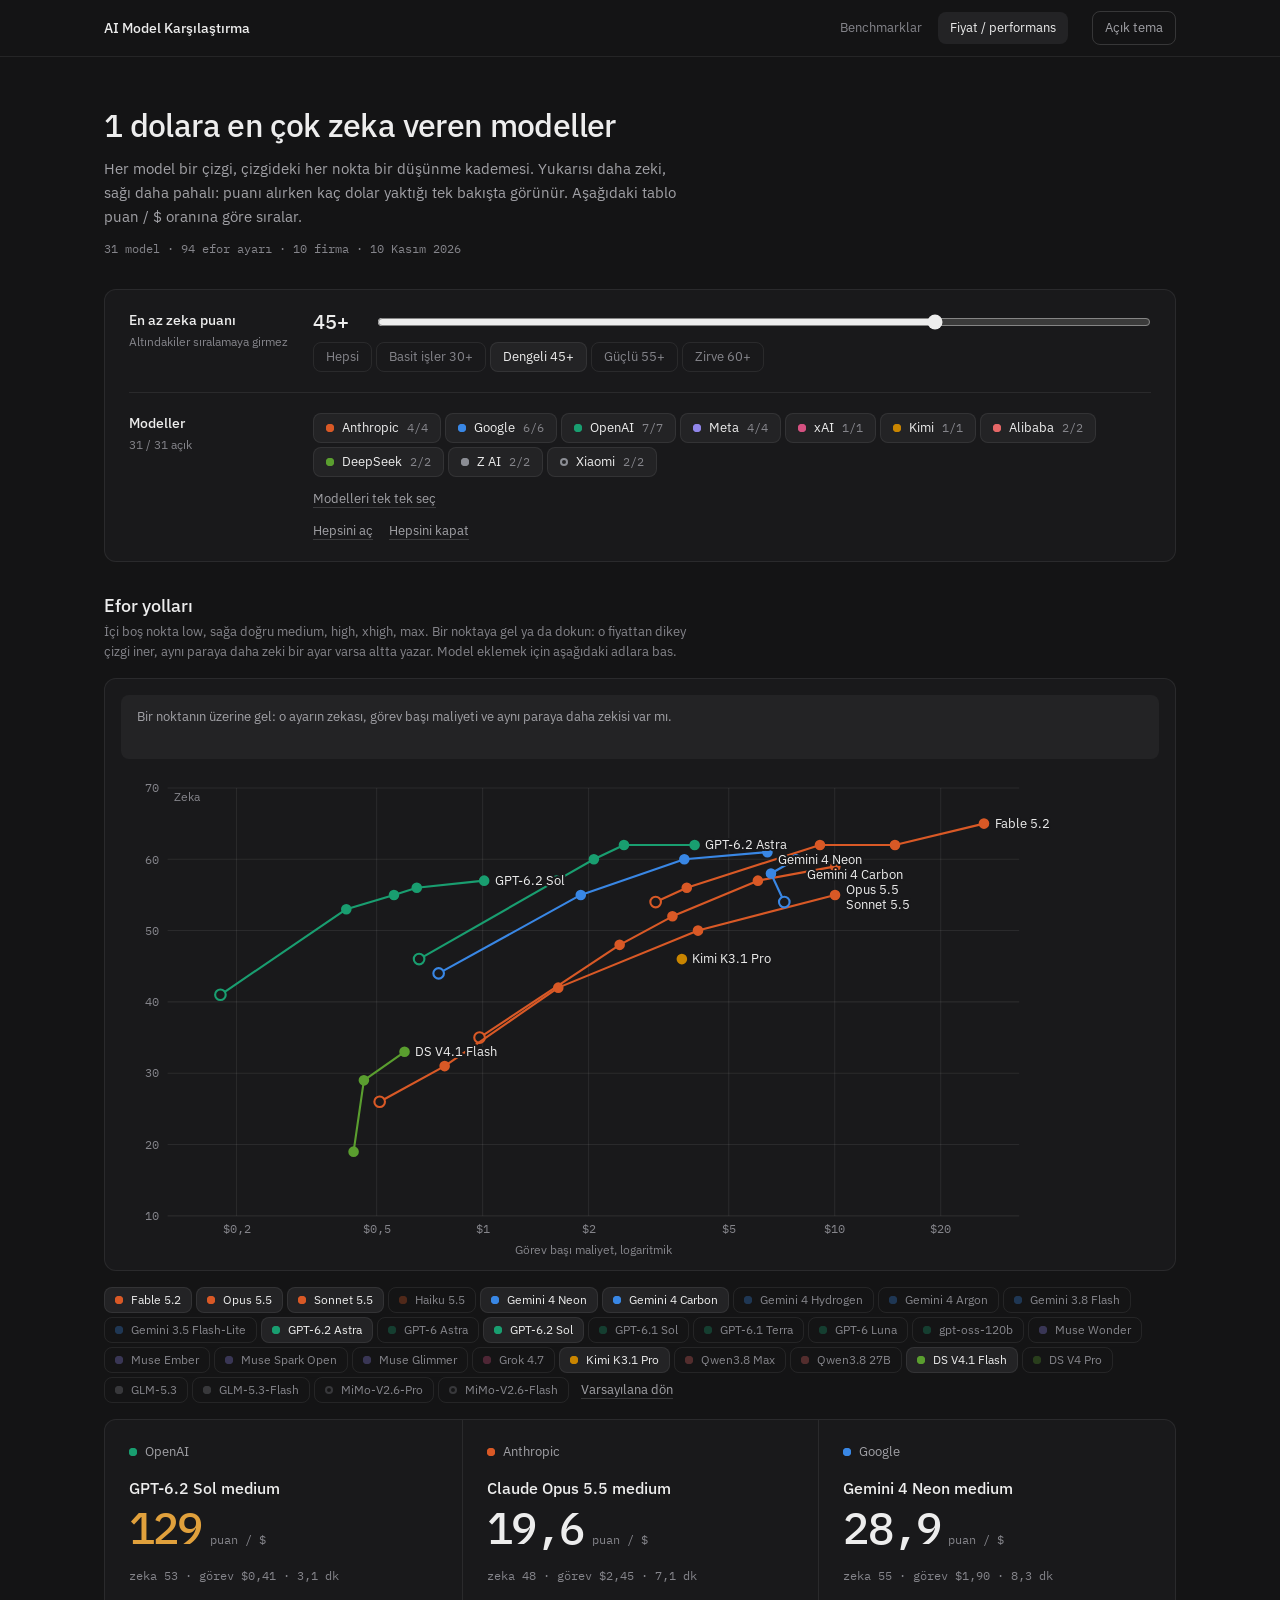
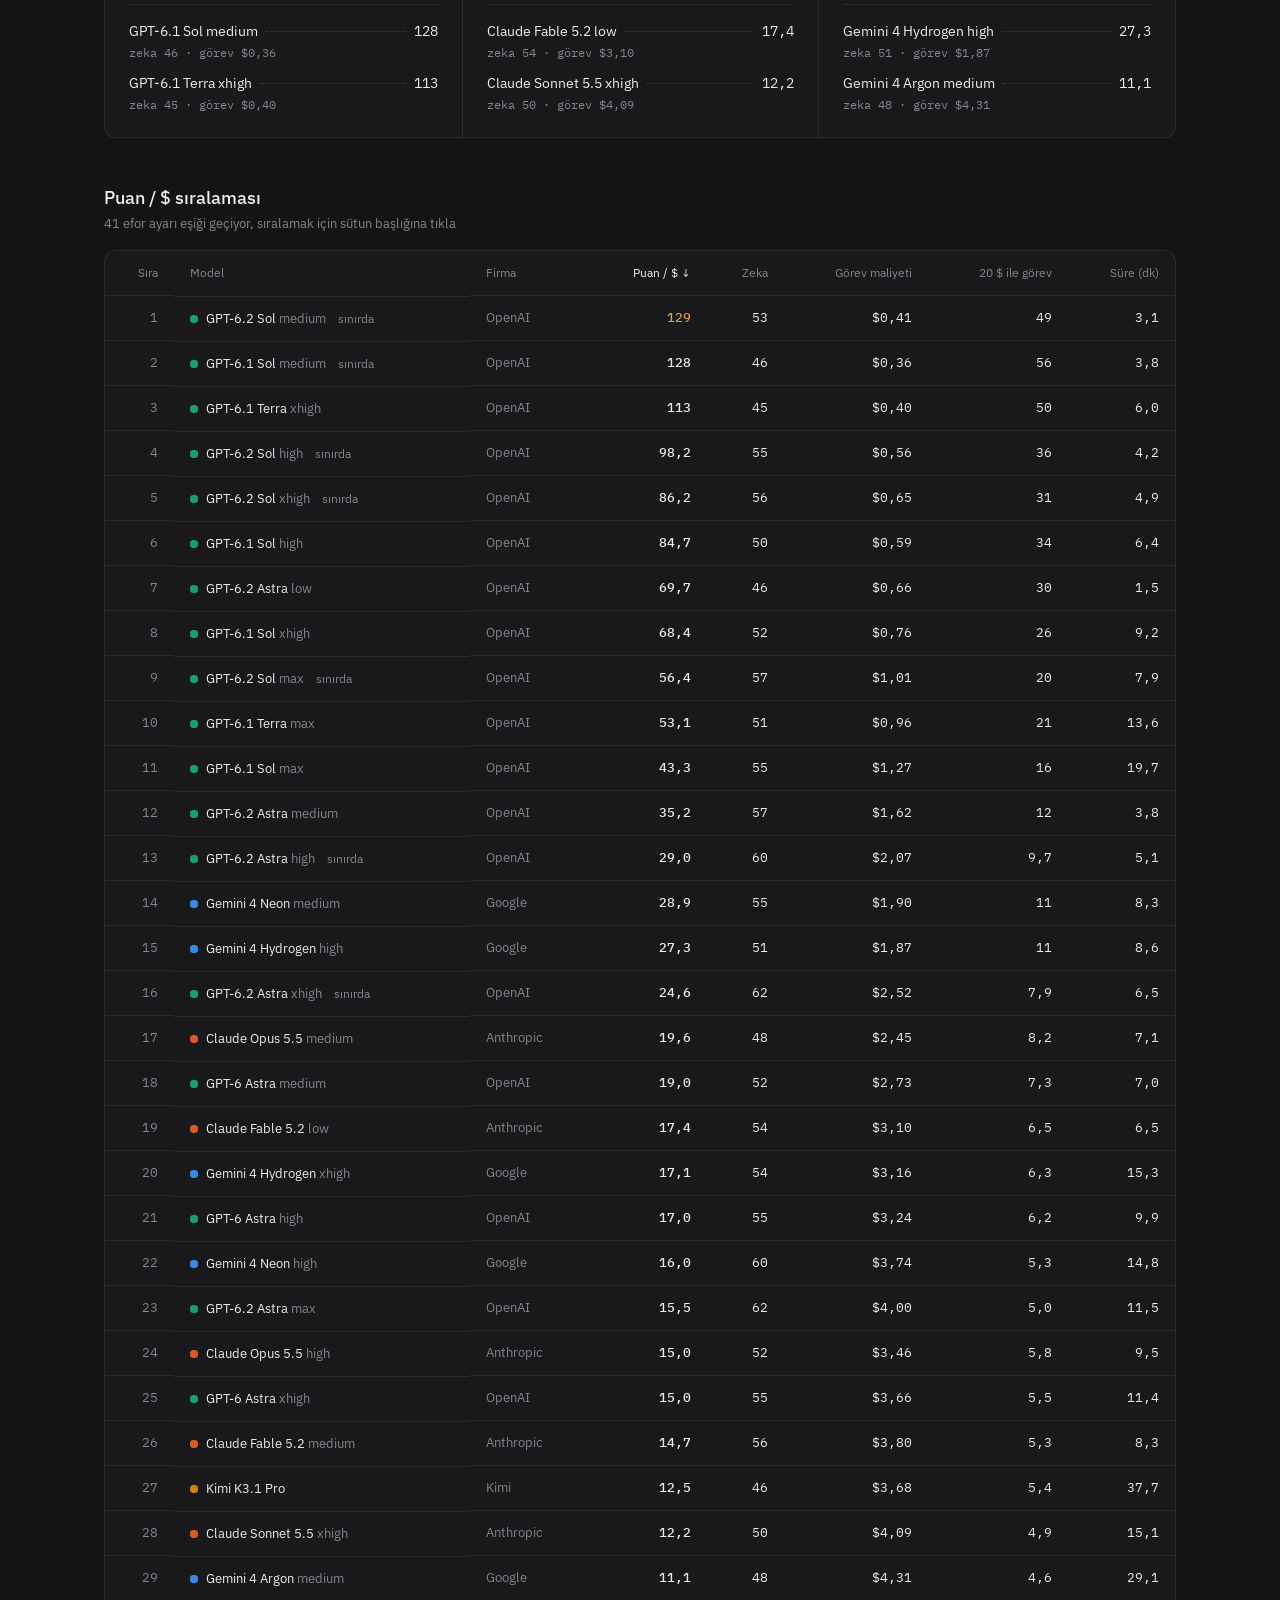
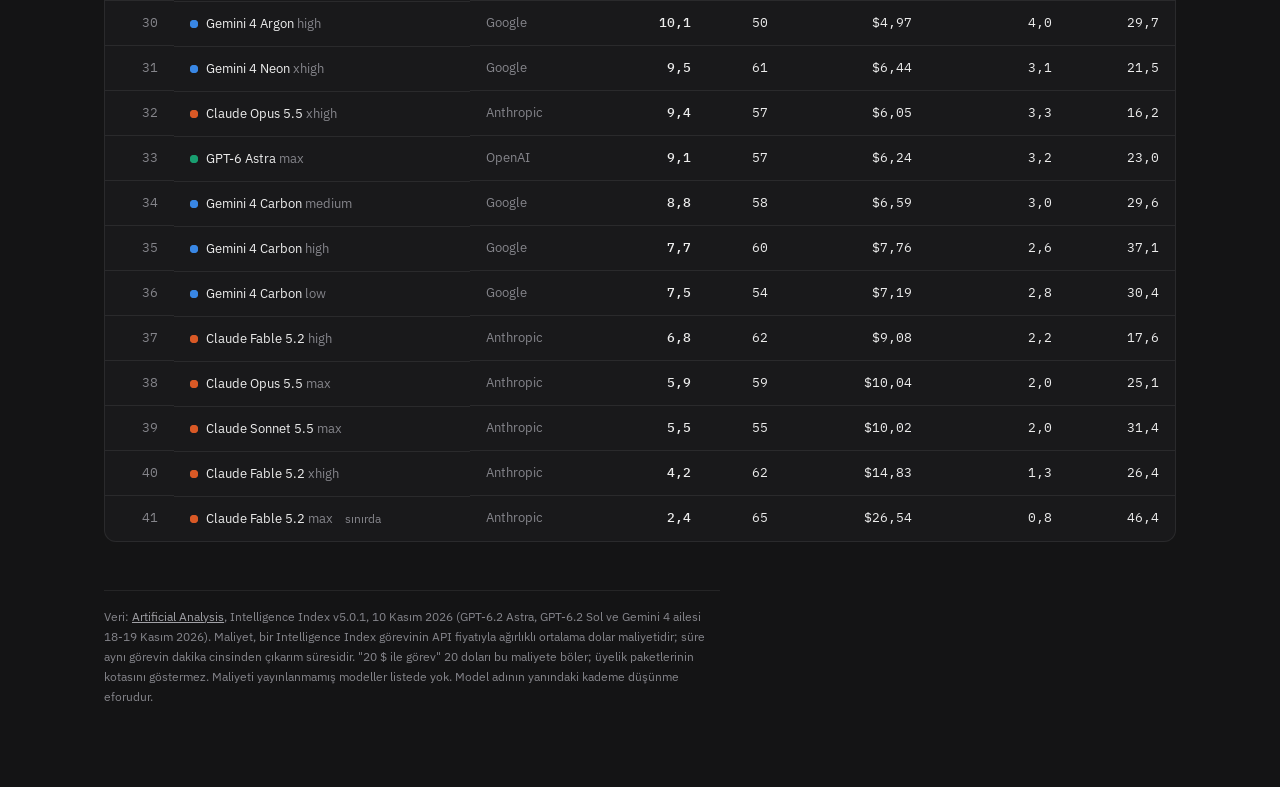
==== commit 58eb7cb4: "Gemini 4 Neon ve Hydrogen eklendi; Carbon ve Argon AA'nın güncel maliyet/süre değerlerine çekildi Co" ====
--- a/fp.html
+++ b/fp.html
@@ -216,7 +216,7 @@
     </section>
 
     <footer>
-        Veri: <a href="https://artificialanalysis.ai/leaderboards/models" target="_blank" rel="noopener">Artificial Analysis</a>, Intelligence Index v5.0.1, 10 Kasım 2026 (GPT-6.2 Astra ve Sol 18 Kasım 2026). Maliyet, bir Intelligence Index görevinin API fiyatıyla ağırlıklı ortalama dolar maliyetidir; süre aynı görevin dakika cinsinden çıkarım süresidir. "20 $ ile görev" 20 doları bu maliyete böler; üyelik paketlerinin kotasını göstermez. Maliyeti yayınlanmamış modeller listede yok. Model adının yanındaki kademe düşünme eforudur.
+        Veri: <a href="https://artificialanalysis.ai/leaderboards/models" target="_blank" rel="noopener">Artificial Analysis</a>, Intelligence Index v5.0.1, 10 Kasım 2026 (GPT-6.2 Astra, GPT-6.2 Sol ve Gemini 4 ailesi 18-19 Kasım 2026). Maliyet, bir Intelligence Index görevinin API fiyatıyla ağırlıklı ortalama dolar maliyetidir; süre aynı görevin dakika cinsinden çıkarım süresidir. "20 $ ile görev" 20 doları bu maliyete böler; üyelik paketlerinin kotasını göstermez. Maliyeti yayınlanmamış modeller listede yok. Model adının yanındaki kademe düşünme eforudur.
     </footer>
 </div>
 
@@ -232,8 +232,10 @@
 ["Claude Sonnet 5.5","medium","A",31,0.78,3.6],["Claude Sonnet 5.5","low","A",26,0.51,2.6],
 ["Claude Haiku 5.5","max","A",36,0.41,14.8],["Claude Haiku 5.5","xhigh","A",35,0.25,9.6],["Claude Haiku 5.5","high","A",30,0.16,6.5],
 ["Claude Haiku 5.5","medium","A",25,0.09,4.0],["Claude Haiku 5.5","low","A",19,0.04,2.2],
-["Gemini 4 Carbon","high","G",60,7.76,26.5],["Gemini 4 Carbon","medium","G",58,6.59,23.5],["Gemini 4 Carbon","low","G",54,7.19,21.3],
-["Gemini 4 Argon","high","G",50,9.95,29.2],["Gemini 3.8 Flash","high","G",31,7.77,14.6],["Gemini 3.8 Flash","medium","G",30,6.26,12.1],
+["Gemini 4 Neon","xhigh","G",61,6.44,21.5],["Gemini 4 Neon","high","G",60,3.74,14.8],["Gemini 4 Neon","medium","G",55,1.90,8.3],["Gemini 4 Neon","low","G",44,0.75,3.7],
+["Gemini 4 Carbon","high","G",60,7.76,37.1],["Gemini 4 Carbon","medium","G",58,6.59,29.6],["Gemini 4 Carbon","low","G",54,7.19,30.4],
+["Gemini 4 Hydrogen","xhigh","G",54,3.16,15.3],["Gemini 4 Hydrogen","high","G",51,1.87,8.6],["Gemini 4 Hydrogen","medium","G",41,0.80,4.2],["Gemini 4 Hydrogen","low","G",27,0.29,1.5],
+["Gemini 4 Argon","high","G",50,4.97,29.7],["Gemini 4 Argon","medium","G",48,4.31,29.1],["Gemini 3.8 Flash","high","G",31,7.77,14.6],["Gemini 3.8 Flash","medium","G",30,6.26,12.1],
 ["Gemini 3.5 Flash-Lite","","G",12,0.69,1.6],
 ["GPT-6.2 Astra","max","O",62,4.00,11.5],["GPT-6.2 Astra","xhigh","O",62,2.52,6.5],["GPT-6.2 Astra","high","O",60,2.07,5.1],
 ["GPT-6.2 Astra","medium","O",57,1.62,3.8],["GPT-6.2 Astra","low","O",46,0.66,1.5],
@@ -356,7 +358,7 @@
 const LINES = {}; // model -> kademeleri
 for (const m of M) (LINES[m.name] ||= []).push(m);
 for (const a of Object.values(LINES)) a.sort((x, y) => EORD[x.eff] - EORD[y.eff] || x.cost - y.cost);
-const DEF_PATHS = ["GPT-6.2 Sol", "GPT-6.2 Astra", "Claude Fable 5.2", "Claude Opus 5.5", "Claude Sonnet 5.5", "Gemini 4 Carbon", "Kimi K3.1 Pro", "DeepSeek V4.1 Flash"];
+const DEF_PATHS = ["GPT-6.2 Sol", "GPT-6.2 Astra", "Claude Fable 5.2", "Claude Opus 5.5", "Claude Sonnet 5.5", "Gemini 4 Neon", "Gemini 4 Carbon", "Kimi K3.1 Pro", "DeepSeek V4.1 Flash"];
 const pOn = new Set(DEF_PATHS);
 try { const s = JSON.parse(localStorage.getItem("fp-paths") || "null"); if (Array.isArray(s)) { pOn.clear(); s.forEach((n) => LINES[n] && pOn.add(n)); } } catch (e) {}
 const pSave = () => { try { localStorage.setItem("fp-paths", JSON.stringify([...pOn])); } catch (e) {} };
